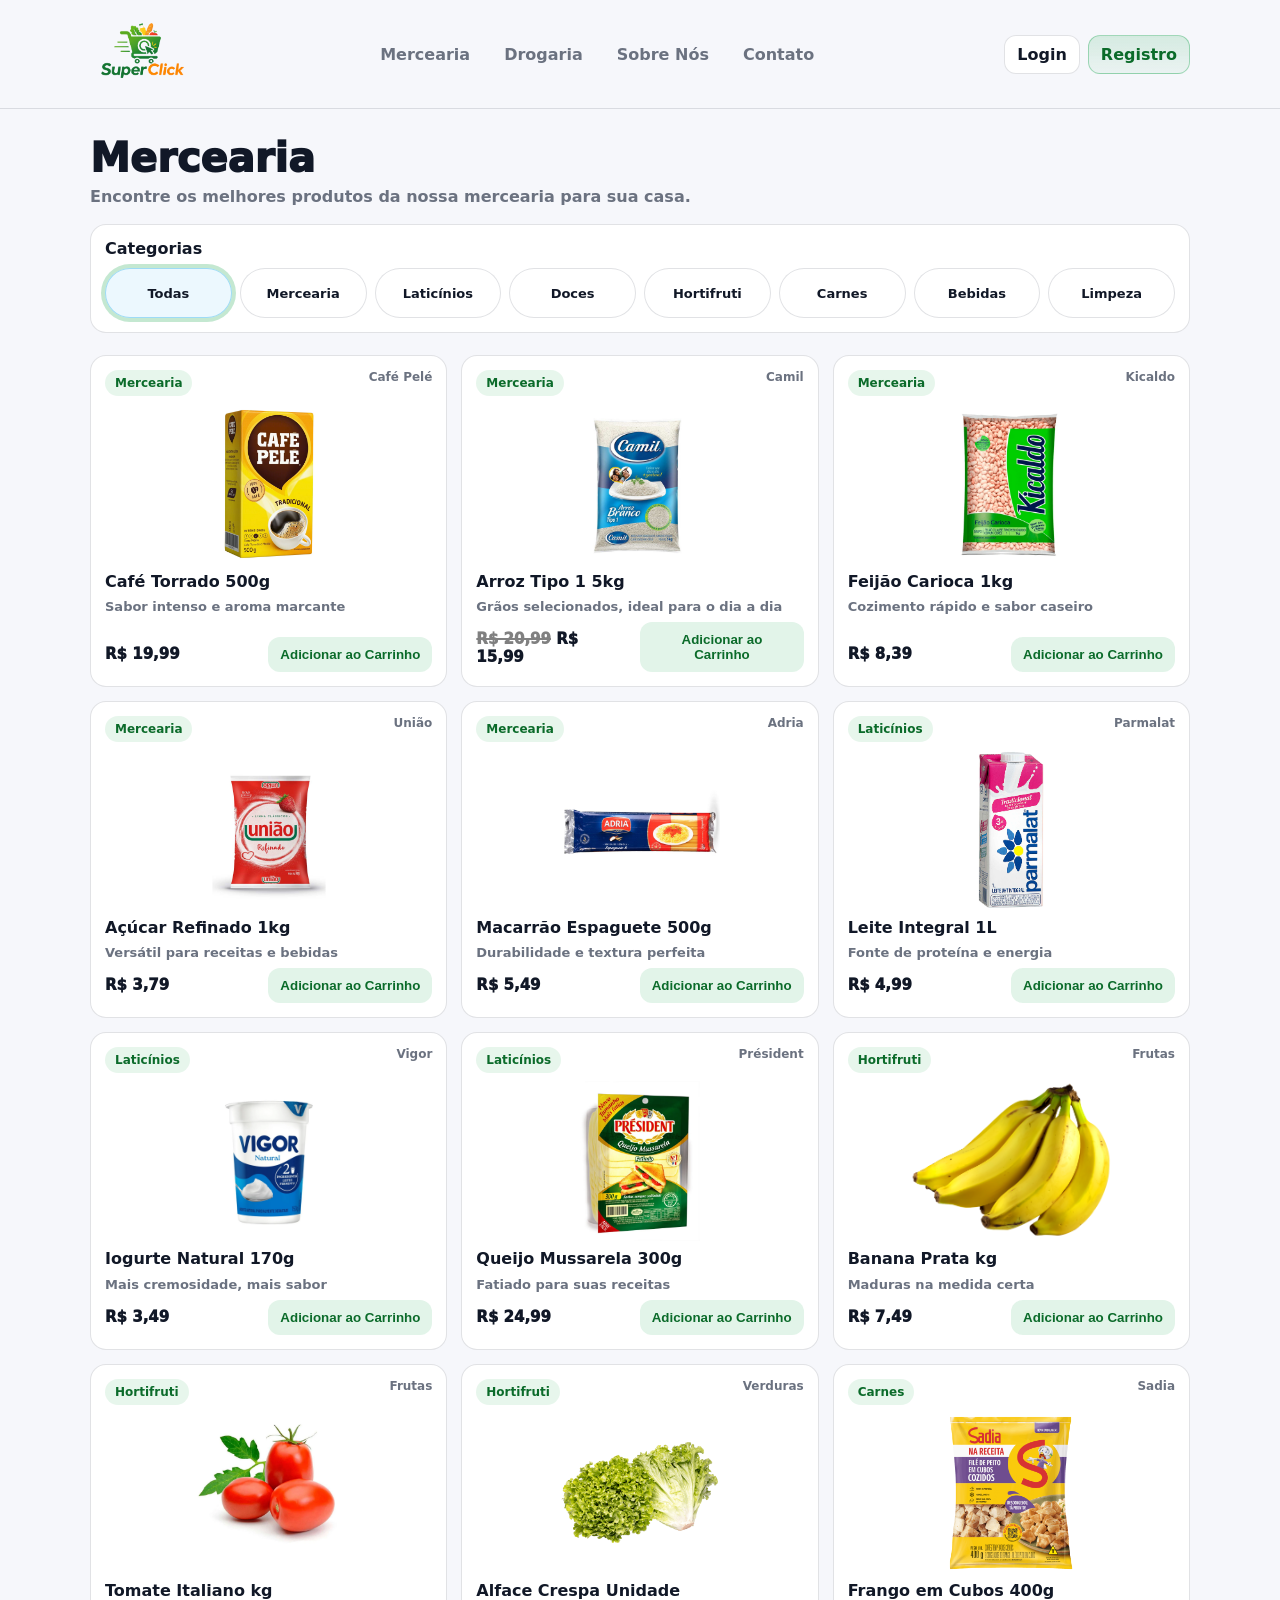
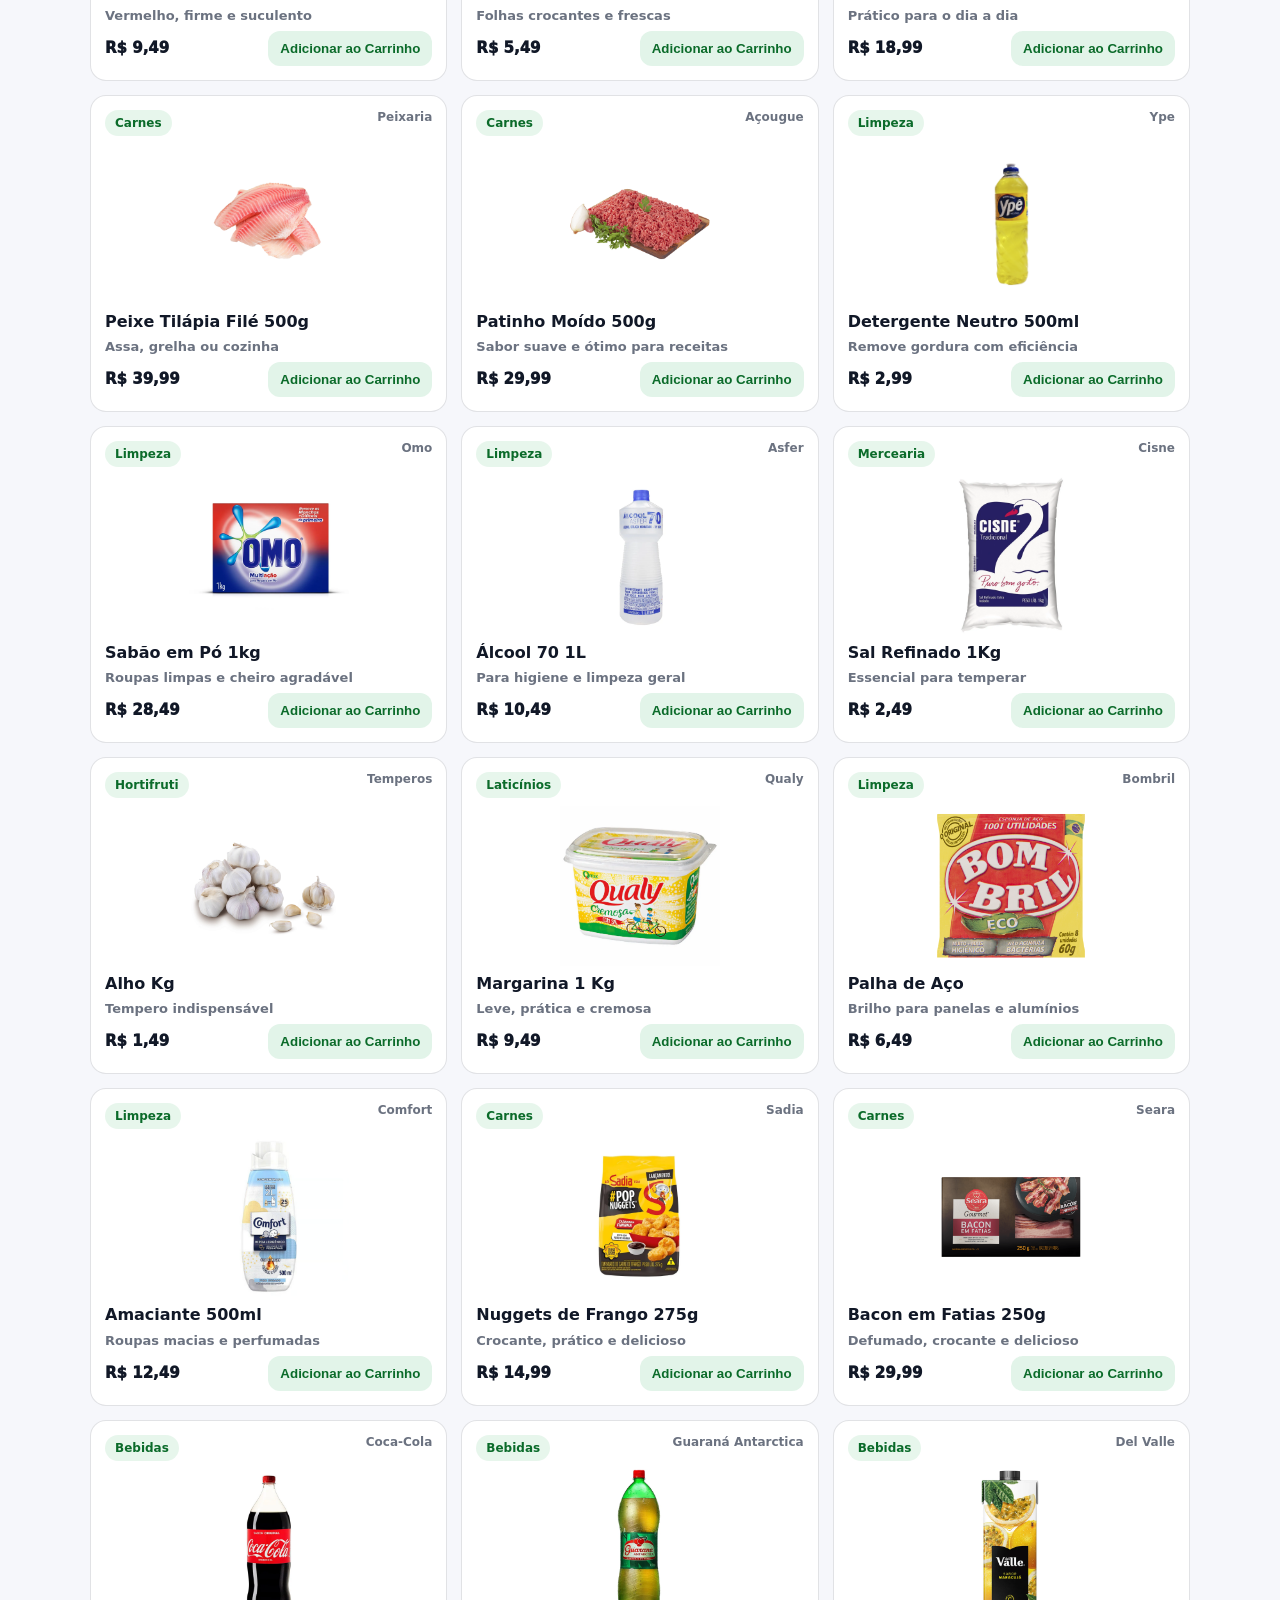
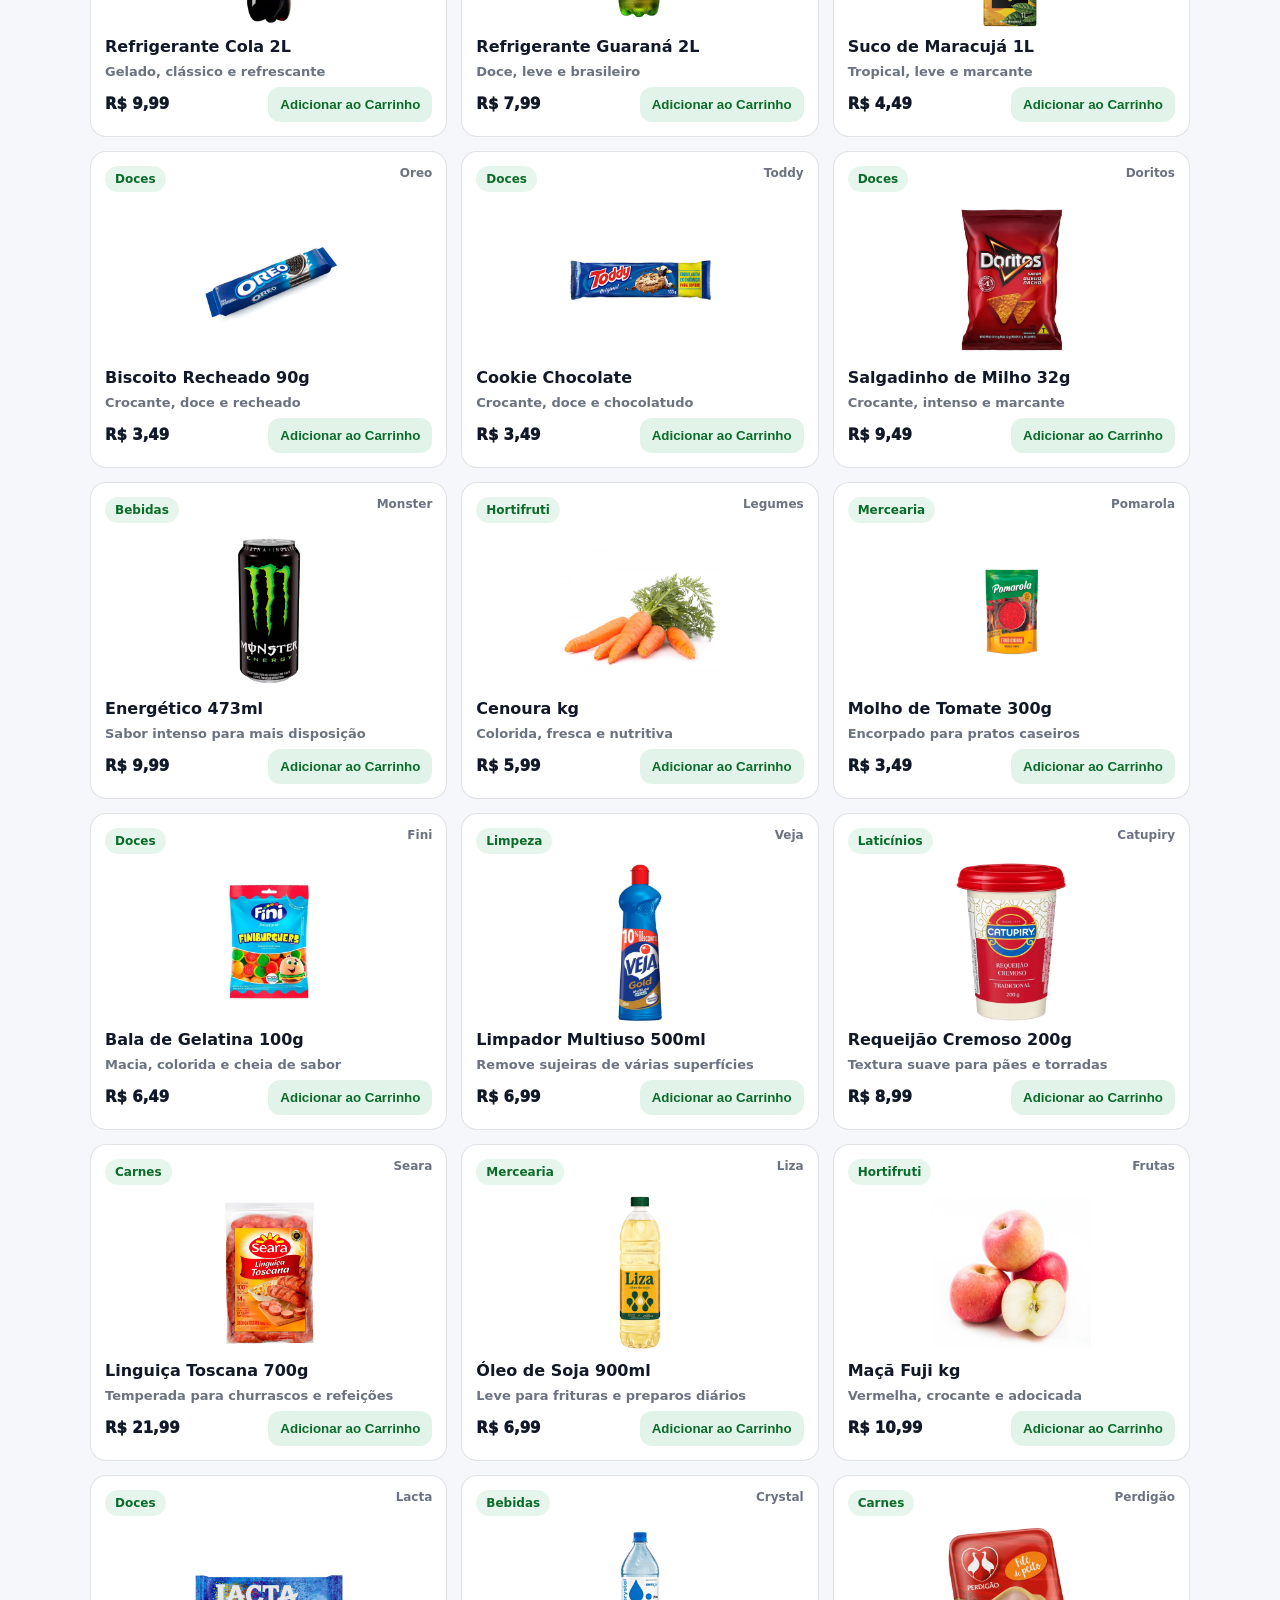
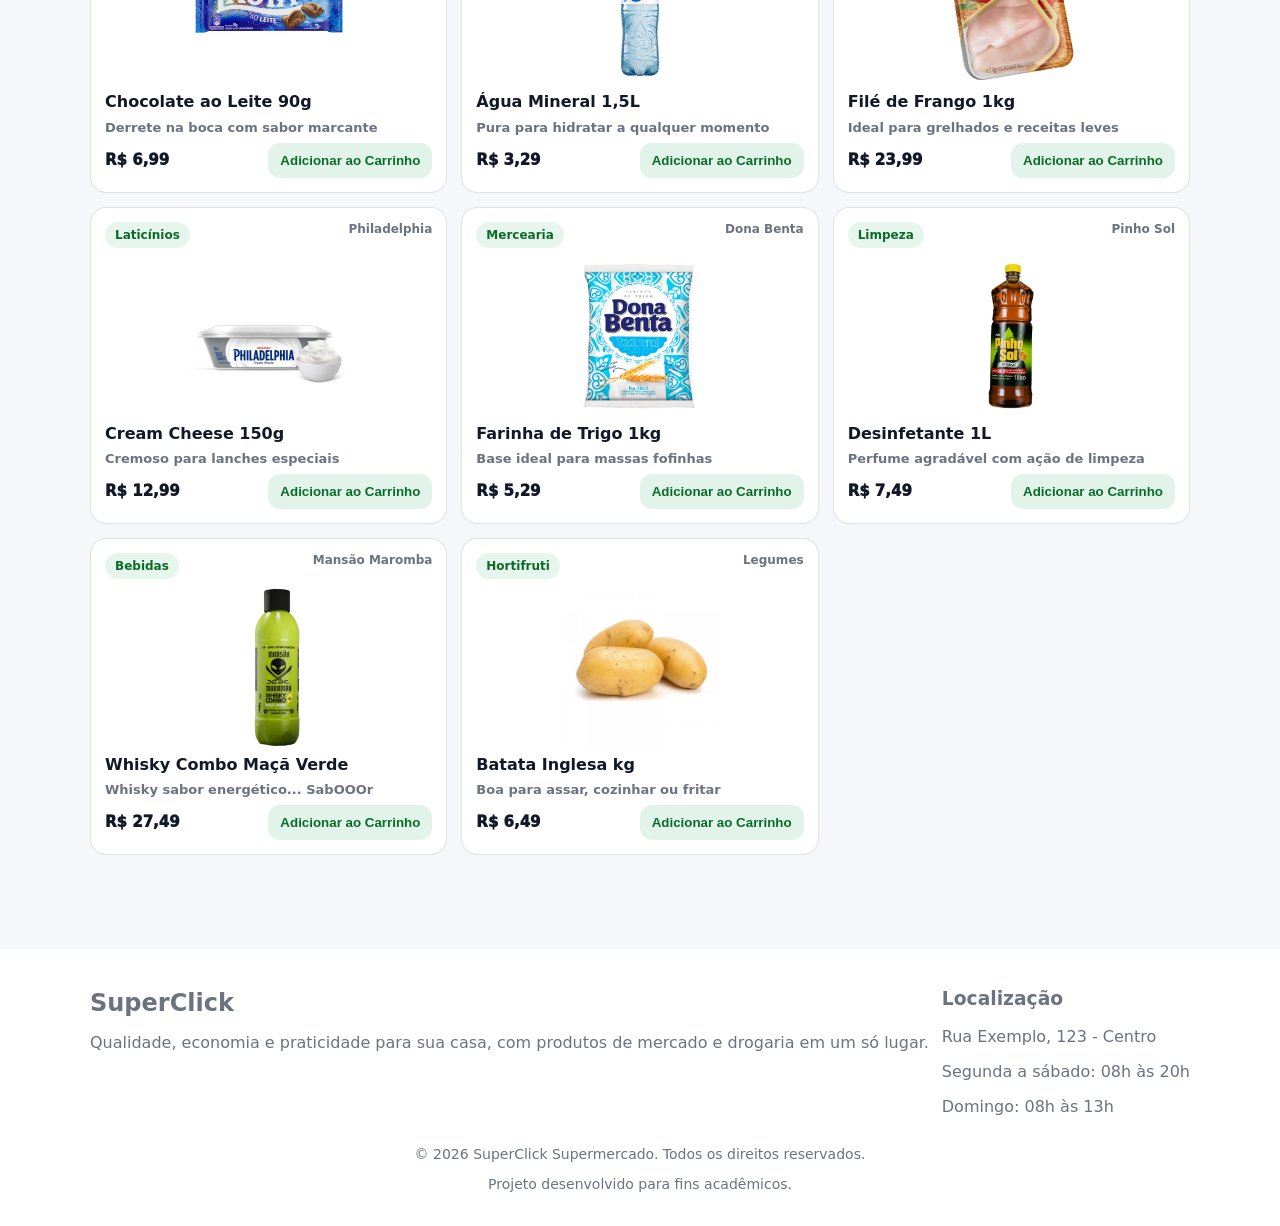
==== index.html @ a00a1451 "first commit" ====
<!doctype html>
<html lang="pt-BR">

<head>
  <meta charset="utf-8" />
  <meta name="viewport" content="width=device-width, initial-scale=1" />
  <title>SuperClick - Mercearia</title>
  <link rel="icon" type="image/x-icon" href="imagens/Ico-Mercearia.ico">
  <link rel="stylesheet" href="styles.css" />
</head>

<body>
  <header class="cabecalho">
    <div class="container cabecalho__interno">
      <img class="cabecalho__logo" src="imagens/lg.png" alt="Logo SuperClick" />
      <nav class="cabecalho__navegacao">
        <a class="cabecalho__link" href="index.html">Mercearia</a>
        <a class="cabecalho__link" href="drogaria.html">Drogaria</a>
        <a class="cabecalho__link" href="sobre.html">Sobre Nós</a>
        <a class="cabecalho__link" href="contato.html">Contato</a>
      </nav>

      <div class="cabecalho__auth">
        <a class="botao botao--primario" href="login.html">Login</a>
        <a class="botao botao--secundario" href="registro.html">Registro</a>
      </div>
    </div>
  </header>

  <main class="container">
    <section id="ofertas" class="hero">
      <h1 id="titulo_ofertas" class="hero__titulo">Mercearia</h1>
      <p class="hero__subtitulo">
        Encontre os melhores produtos da nossa mercearia para sua casa.
      </p>
    </section>

    <section class="filtros">
      <div class="filtros__grade">
        <div class="filtro">
          <h2 class="filtro__titulo">Categorias</h2>

          <div class="categorias" role="navigation">
            <a class="categoria__pill" href="#" data-filtro="Todas">Todas</a>
            <a class="categoria__pill" href="#" data-filtro="Mercearia">Mercearia</a>
            <a class="categoria__pill" href="#" data-filtro="Laticínios">Laticínios</a>
            <a class="categoria__pill" href="#" data-filtro="Doces">Doces</a>
            <a class="categoria__pill" href="#" data-filtro="Hortifruti">Hortifruti</a>
            <a class="categoria__pill" href="#" data-filtro="Carnes">Carnes</a>
            <a class="categoria__pill" href="#" data-filtro="Bebidas">Bebidas</a>
            <a class="categoria__pill" href="#" data-filtro="Limpeza">Limpeza</a>
          </div>
        </div>
      </div>
    </section>

    <section class="resultados">
      <div class="lista__produtos" id="lista_produtos">
        <article class="produto" data-categoria="Mercearia">
          <div class="produto__top">
            <span class="etiqueta">Mercearia</span>
            <div class="produto__marca">Café Pelé</div>
          </div>

          <img class="produto__imagem" src="imagens/Mercearia/cafe-pele.webp" alt="Café Pelé" />
          <h3 class="produto__nome">Café Torrado 500g</h3>
          <p class="produto__descricao">Sabor intenso e aroma marcante</p>
          <div class="produto__linha-preco">
            <div>
              <div class="produto__preco">R$ 19,99</div>
            </div>
            <button class="produto__btn" type="button">Adicionar ao Carrinho</button>
          </div>
        </article>

        <article class="produto" data-categoria="Mercearia">
          <div class="produto__top">
            <span class="etiqueta">Mercearia</span>
            <div class="produto__marca">Camil</div>
          </div>
          <img class="produto__imagem" src="imagens/Mercearia/arroz-camil.jpg" alt="Arroz camil" />
          <h3 class="produto__nome">Arroz Tipo 1 5kg</h3>
          <p class="produto__descricao">
            Grãos selecionados, ideal para o dia a dia
          </p>
          <div class="produto__linha-preco">
            <div>
              <div class="produto__preco"><s>R$ 20,99</s> R$ 15,99</div>
            </div>
            <button class="produto__btn" type="button">
              Adicionar ao Carrinho
            </button>
          </div>
        </article>

        <article class="produto" data-categoria="Mercearia">
          <div class="produto__top">
            <span class="etiqueta">Mercearia</span>
            <div class="produto__marca">Kicaldo</div>
          </div>
          <img class="produto__imagem" src="imagens/Mercearia/feijao-kicaldo.webp" alt="Feijão Kicaldo" />
          <h3 class="produto__nome">Feijão Carioca 1kg</h3>
          <p class="produto__descricao">Cozimento rápido e sabor caseiro</p>
          <div class="produto__linha-preco">
            <div>
              <div class="produto__preco">R$ 8,39</div>
            </div>
            <button class="produto__btn" type="button">
              Adicionar ao Carrinho
            </button>
          </div>
        </article>

        <article class="produto" data-categoria="Mercearia">
          <div class="produto__top">
            <span class="etiqueta">Mercearia</span>
            <div class="produto__marca">União</div>
          </div>
          <img class="produto__imagem" src="imagens/Mercearia/acucar-uniao.jpg" alt="Açucar União" />
          <h3 class="produto__nome">Açúcar Refinado 1kg</h3>
          <p class="produto__descricao">Versátil para receitas e bebidas</p>
          <div class="produto__linha-preco">
            <div>
              <div class="produto__preco">R$ 3,79</div>
            </div>
            <button class="produto__btn" type="button">
              Adicionar ao Carrinho
            </button>
          </div>
        </article>

        <article class="produto" data-categoria="Mercearia">
          <div class="produto__top">
            <span class="etiqueta">Mercearia</span>
            <div class="produto__marca">Adria</div>
          </div>
          <img class="produto__imagem" src="imagens/Mercearia/macarrao-espaguete-adria.jpg"
            alt="Macarrão Espaguete Adria" />
          <h3 class="produto__nome">Macarrão Espaguete 500g</h3>
          <p class="produto__descricao">Durabilidade e textura perfeita</p>
          <div class="produto__linha-preco">
            <div>
              <div class="produto__preco">R$ 5,49</div>
            </div>
            <button class="produto__btn" type="button">
              Adicionar ao Carrinho
            </button>
          </div>
        </article>

        <article class="produto" data-categoria="Laticínios">
          <div class="produto__top">
            <span class="etiqueta">Laticínios</span>
            <div class="produto__marca">Parmalat</div>
          </div>
          <img class="produto__imagem" src="imagens/Mercearia/Leite-integral.jpg" alt="Leite Integral" />
          <h3 class="produto__nome">Leite Integral 1L</h3>
          <p class="produto__descricao">Fonte de proteína e energia</p>
          <div class="produto__linha-preco">
            <div>
              <div class="produto__preco">R$ 4,99</div>
            </div>
            <button class="produto__btn" type="button">
              Adicionar ao Carrinho
            </button>
          </div>
        </article>

        <article class="produto" data-categoria="Laticínios">
          <div class="produto__top">
            <span class="etiqueta">Laticínios</span>
            <div class="produto__marca">Vigor</div>
          </div>
          <img class="produto__imagem" src="imagens/Mercearia/iogurte-natural.webp" alt="Iogurte Natural" />
          <h3 class="produto__nome">Iogurte Natural 170g</h3>
          <p class="produto__descricao">Mais cremosidade, mais sabor</p>
          <div class="produto__linha-preco">
            <div>
              <div class="produto__preco">R$ 3,49</div>
            </div>
            <button class="produto__btn" type="button">
              Adicionar ao Carrinho
            </button>
          </div>
        </article>

        <article class="produto" data-categoria="Laticínios">
          <div class="produto__top">
            <span class="etiqueta">Laticínios</span>
            <div class="produto__marca">Président</div>
          </div>
          <img class="produto__imagem" src="imagens/Mercearia/Queijo-mussarela.webp" alt="Queijo Mussarela Président" />
          <h3 class="produto__nome">Queijo Mussarela 300g</h3>
          <p class="produto__descricao">Fatiado para suas receitas</p>
          <div class="produto__linha-preco">
            <div>
              <div class="produto__preco">R$ 24,99</div>
            </div>
            <button class="produto__btn" type="button">
              Adicionar ao Carrinho
            </button>
          </div>
        </article>

        <article class="produto" data-categoria="Hortifruti">
          <div class="produto__top">
            <span class="etiqueta">Hortifruti</span>
            <div class="produto__marca">Frutas</div>
          </div>
          <img class="produto__imagem" src="imagens/Mercearia/banana-prata.png" alt="Banana Prata" />
          <h3 class="produto__nome">Banana Prata kg</h3>
          <p class="produto__descricao">Maduras na medida certa</p>
          <div class="produto__linha-preco">
            <div>
              <div class="produto__preco">R$ 7,49</div>
            </div>
            <button class="produto__btn" type="button">
              Adicionar ao Carrinho
            </button>
          </div>
        </article>

        <article class="produto" data-categoria="Hortifruti">
          <div class="produto__top">
            <span class="etiqueta">Hortifruti</span>
            <div class="produto__marca">Frutas</div>
          </div>
          <img class="produto__imagem" src="imagens/Mercearia/Tomate-italiano.webp" alt="Tomate Italiano" />
          <h3 class="produto__nome">Tomate Italiano kg</h3>
          <p class="produto__descricao">Vermelho, firme e suculento</p>
          <div class="produto__linha-preco">
            <div>
              <div class="produto__preco">R$ 9,49</div>
            </div>
            <button class="produto__btn" type="button">
              Adicionar ao Carrinho
            </button>
          </div>
        </article>

        <article class="produto" data-categoria="Hortifruti">
          <div class="produto__top">
            <span class="etiqueta">Hortifruti</span>
            <div class="produto__marca">Verduras</div>
          </div>
          <img class="produto__imagem" src="imagens/Mercearia/Alface-Crespa.png" alt="Alface Crespa" />
          <h3 class="produto__nome">Alface Crespa Unidade</h3>
          <p class="produto__descricao">Folhas crocantes e frescas</p>
          <div class="produto__linha-preco">
            <div>
              <div class="produto__preco">R$ 5,49</div>
            </div>
            <button class="produto__btn" type="button">
              Adicionar ao Carrinho
            </button>
          </div>
        </article>

        <article class="produto" data-categoria="Carnes">
          <div class="produto__top">
            <span class="etiqueta">Carnes</span>
            <div class="produto__marca">Sadia</div>
          </div>
          <img class="produto__imagem" src="imagens/Mercearia/Frango-Cubos.png" alt="Frango em Cubos Sadia" />
          <h3 class="produto__nome">Frango em Cubos 400g</h3>
          <p class="produto__descricao">Prático para o dia a dia</p>
          <div class="produto__linha-preco">
            <div>
              <div class="produto__preco">R$ 18,99</div>
            </div>
            <button class="produto__btn" type="button">
              Adicionar ao Carrinho
            </button>
          </div>
        </article>

        <article class="produto" data-categoria="Carnes">
          <div class="produto__top">
            <span class="etiqueta">Carnes</span>
            <div class="produto__marca">Peixaria</div>
          </div>
          <img class="produto__imagem" src="imagens/Mercearia/file-tilapia.png" alt="Filé de Peixe Tilápia" />
          <h3 class="produto__nome">Peixe Tilápia Filé 500g</h3>
          <p class="produto__descricao">Assa, grelha ou cozinha</p>
          <div class="produto__linha-preco">
            <div>
              <div class="produto__preco">R$ 39,99</div>
            </div>
            <button class="produto__btn" type="button">
              Adicionar ao Carrinho
            </button>
          </div>
        </article>

        <article class="produto" data-categoria="Carnes">
          <div class="produto__top">
            <span class="etiqueta">Carnes</span>
            <div class="produto__marca">Açougue</div>
          </div>
          <img class="produto__imagem" src="imagens/Mercearia/Patinho-moido.png" alt="Patinho Moido" />
          <h3 class="produto__nome">Patinho Moído 500g</h3>
          <p class="produto__descricao">Sabor suave e ótimo para receitas</p>
          <div class="produto__linha-preco">
            <div>
              <div class="produto__preco">R$ 29,99</div>
            </div>
            <button class="produto__btn" type="button">
              Adicionar ao Carrinho
            </button>
          </div>
        </article>

        <article class="produto" data-categoria="Limpeza">
          <div class="produto__top">
            <span class="etiqueta">Limpeza</span>
            <div class="produto__marca">Ype</div>
          </div>
          <img class="produto__imagem" src="imagens/Mercearia/Detergente-Neutro-Ype.jpg" alt="Detergente Neutro Ype" />
          <h3 class="produto__nome">Detergente Neutro 500ml</h3>
          <p class="produto__descricao">Remove gordura com eficiência</p>
          <div class="produto__linha-preco">
            <div>
              <div class="produto__preco">R$ 2,99</div>
            </div>
            <button class="produto__btn" type="button">
              Adicionar ao Carrinho
            </button>
          </div>
        </article>

        <article class="produto" data-categoria="Limpeza">
          <div class="produto__top">
            <span class="etiqueta">Limpeza</span>
            <div class="produto__marca">Omo</div>
          </div>
          <img class="produto__imagem" src="imagens/Mercearia/Sabao-Omo.webp" alt="Sabão em Pó Omo" />
          <h3 class="produto__nome">Sabão em Pó 1kg</h3>
          <p class="produto__descricao">Roupas limpas e cheiro agradável</p>
          <div class="produto__linha-preco">
            <div>
              <div class="produto__preco">R$ 28,49</div>
            </div>
            <button class="produto__btn" type="button">
              Adicionar ao Carrinho
            </button>
          </div>
        </article>

        <article class="produto" data-categoria="Limpeza">
          <div class="produto__top">
            <span class="etiqueta">Limpeza</span>
            <div class="produto__marca">Asfer</div>
          </div>
          <img class="produto__imagem" src="imagens/Mercearia/Alcool-70-Asfer.webp" alt="Álcool 70 1L" />
          <h3 class="produto__nome">Álcool 70 1L</h3>
          <p class="produto__descricao">Para higiene e limpeza geral</p>
          <div class="produto__linha-preco">
            <div>
              <div class="produto__preco">R$ 10,49</div>
            </div>
            <button class="produto__btn" type="button">
              Adicionar ao Carrinho
            </button>
          </div>
        </article>

        <article class="produto" data-categoria="Mercearia">
          <div class="produto__top">
            <span class="etiqueta">Mercearia</span>
            <div class="produto__marca">Cisne</div>
          </div>
          <img class="produto__imagem" src="imagens/Mercearia/Sal-Cisne.webp" alt="Sal Cisne 1Kg" />
          <h3 class="produto__nome">Sal Refinado 1Kg</h3>
          <p class="produto__descricao">Essencial para temperar</p>
          <div class="produto__linha-preco">
            <div>
              <div class="produto__preco">R$ 2,49</div>
            </div>
            <button class="produto__btn" type="button">
              Adicionar ao Carrinho
            </button>
          </div>
        </article>

        <article class="produto" data-categoria="Hortifruti">
          <div class="produto__top">
            <span class="etiqueta">Hortifruti</span>
            <div class="produto__marca">Temperos</div>
          </div>
          <img class="produto__imagem" src="imagens/Mercearia/alho.jpg" alt="Alho" />
          <h3 class="produto__nome">Alho Kg</h3>
          <p class="produto__descricao">Tempero indispensável</p>
          <div class="produto__linha-preco">
            <div>
              <div class="produto__preco">R$ 1,49</div>
            </div>
            <button class="produto__btn" type="button">
              Adicionar ao Carrinho
            </button>
          </div>
        </article>

        <article class="produto" data-categoria="Laticínios">
          <div class="produto__top">
            <span class="etiqueta">Laticínios</span>
            <div class="produto__marca">Qualy</div>
          </div>
          <img class="produto__imagem" src="imagens/Mercearia/Margarina-Qualy.webp" alt="Margarina Qualy 1Kg" />
          <h3 class="produto__nome">Margarina 1 Kg</h3>
          <p class="produto__descricao">Leve, prática e cremosa</p>
          <div class="produto__linha-preco">
            <div>
              <div class="produto__preco">R$ 9,49</div>
            </div>
            <button class="produto__btn" type="button">
              Adicionar ao Carrinho
            </button>
          </div>
        </article>

        <article class="produto" data-categoria="Limpeza">
          <div class="produto__top">
            <span class="etiqueta">Limpeza</span>
            <div class="produto__marca">Bombril</div>
          </div>
          <img class="produto__imagem" src="imagens/Mercearia/Palha-Bombril.png" alt="Palha de Aço Bombril" />
          <h3 class="produto__nome">Palha de Aço</h3>
          <p class="produto__descricao">Brilho para panelas e alumínios</p>
          <div class="produto__linha-preco">
            <div>
              <div class="produto__preco">R$ 6,49</div>
            </div>
            <button class="produto__btn" type="button">
              Adicionar ao Carrinho
            </button>
          </div>
        </article>

        <article class="produto" data-categoria="Limpeza">
          <div class="produto__top">
            <span class="etiqueta">Limpeza</span>
            <div class="produto__marca">Comfort</div>
          </div>
          <img class="produto__imagem" src="imagens/Mercearia/Amaciante-Comfort.avif" alt="Amaciante Comfort 500ml" />
          <h3 class="produto__nome">Amaciante 500ml</h3>
          <p class="produto__descricao">Roupas macias e perfumadas</p>
          <div class="produto__linha-preco">
            <div>
              <div class="produto__preco">R$ 12,49</div>
            </div>
            <button class="produto__btn" type="button">
              Adicionar ao Carrinho
            </button>
          </div>
        </article>

        <article class="produto" data-categoria="Carnes">
          <div class="produto__top">
            <span class="etiqueta">Carnes</span>
            <div class="produto__marca">Sadia</div>
          </div>
          <img class="produto__imagem" src="imagens/Mercearia/Nuggets-Sadia.webp" alt="Nuggets Frango Sadia" />
          <h3 class="produto__nome">Nuggets de Frango 275g</h3>
          <p class="produto__descricao">Crocante, prático e delicioso</p>
          <div class="produto__linha-preco">
            <div>
              <div class="produto__preco">R$ 14,99</div>
            </div>
            <button class="produto__btn" type="button">
              Adicionar ao Carrinho
            </button>
          </div>
        </article>

        <article class="produto" data-categoria="Carnes">
          <div class="produto__top">
            <span class="etiqueta">Carnes</span>
            <div class="produto__marca">Seara</div>
          </div>
          <img class="produto__imagem" src="imagens/Mercearia/Bacon-seara.png" alt="Bacon Gourmet Seara" />
          <h3 class="produto__nome">Bacon em Fatias 250g</h3>
          <p class="produto__descricao">Defumado, crocante e delicioso</p>
          <div class="produto__linha-preco">
            <div>
              <div class="produto__preco">R$ 29,99</div>
            </div>
            <button class="produto__btn" type="button">
              Adicionar ao Carrinho
            </button>
          </div>
        </article>

        <article class="produto" data-categoria="Bebidas">
          <div class="produto__top">
            <span class="etiqueta">Bebidas</span>
            <div class="produto__marca">Coca-Cola</div>
          </div>
          <img class="produto__imagem" src="imagens/Mercearia/Coca-Cola-2l.webp" alt="Coca-Cola 2l" />
          <h3 class="produto__nome">Refrigerante Cola 2L</h3>
          <p class="produto__descricao">Gelado, clássico e refrescante</p>
          <div class="produto__linha-preco">
            <div>
              <div class="produto__preco">R$ 9,99</div>
            </div>
            <button class="produto__btn" type="button">
              Adicionar ao Carrinho
            </button>
          </div>
        </article>

        <article class="produto" data-categoria="Bebidas">
          <div class="produto__top">
            <span class="etiqueta">Bebidas</span>
            <div class="produto__marca">Guaraná Antarctica</div>
          </div>
          <img class="produto__imagem" src="imagens/Mercearia/Guarana-Antartica-2l.webp" alt="Guarana Antarctica 2l" />
          <h3 class="produto__nome">Refrigerante Guaraná 2L</h3>
          <p class="produto__descricao">Doce, leve e brasileiro</p>
          <div class="produto__linha-preco">
            <div>
              <div class="produto__preco">R$ 7,99</div>
            </div>
            <button class="produto__btn" type="button">
              Adicionar ao Carrinho
            </button>
          </div>
        </article>

        <article class="produto" data-categoria="Bebidas">
          <div class="produto__top">
            <span class="etiqueta">Bebidas</span>
            <div class="produto__marca">Del Valle</div>
          </div>
          <img class="produto__imagem" src="imagens/Mercearia/Delvalle-Maracuja.webp"
            alt="Suco Maracujá Del Valle 1L" />
          <h3 class="produto__nome">Suco de Maracujá 1L</h3>
          <p class="produto__descricao">Tropical, leve e marcante</p>
          <div class="produto__linha-preco">
            <div>
              <div class="produto__preco">R$ 4,49</div>
            </div>
            <button class="produto__btn" type="button">
              Adicionar ao Carrinho
            </button>
          </div>
        </article>

        <article class="produto" data-categoria="Doces">
          <div class="produto__top">
            <span class="etiqueta">Doces</span>
            <div class="produto__marca">Oreo</div>
          </div>
          <img class="produto__imagem" src="imagens/Mercearia/Bisc-Oreo.jpg" alt="Biscoito Recheado Oreo" />
          <h3 class="produto__nome">Biscoito Recheado 90g</h3>
          <p class="produto__descricao">Crocante, doce e recheado</p>
          <div class="produto__linha-preco">
            <div>
              <div class="produto__preco">R$ 3,49</div>
            </div>
            <button class="produto__btn" type="button">
              Adicionar ao Carrinho
            </button>
          </div>
        </article>

        <article class="produto" data-categoria="Doces">
          <div class="produto__top">
            <span class="etiqueta">Doces</span>
            <div class="produto__marca">Toddy</div>
          </div>
          <img class="produto__imagem" src="imagens/Mercearia/Cookie-Toddy.webp" alt="Cookie de Chocolate Toddy" />
          <h3 class="produto__nome">Cookie Chocolate</h3>
          <p class="produto__descricao">Crocante, doce e chocolatudo</p>
          <div class="produto__linha-preco">
            <div>
              <div class="produto__preco">R$ 3,49</div>
            </div>
            <button class="produto__btn" type="button">
              Adicionar ao Carrinho
            </button>
          </div>
        </article>

        <article class="produto" data-categoria="Doces">
          <div class="produto__top">
            <span class="etiqueta">Doces</span>
            <div class="produto__marca">Doritos</div>
          </div>
          <img class="produto__imagem" src="imagens/Mercearia/Salg-Doritos.jpg" alt="Salgadinho Doritos" />
          <h3 class="produto__nome">Salgadinho de Milho 32g</h3>
          <p class="produto__descricao">Crocante, intenso e marcante</p>
          <div class="produto__linha-preco">
            <div>
              <div class="produto__preco">R$ 9,49</div>
            </div>
            <button class="produto__btn" type="button">
              Adicionar ao Carrinho
            </button>
          </div>
        </article>

        <article class="produto" data-categoria="Bebidas">
          <div class="produto__top">
            <span class="etiqueta">Bebidas</span>
            <div class="produto__marca">Monster</div>
          </div>
          <img class="produto__imagem" src="imagens/Mercearia/Energetico-Monster.webp" alt="Energético Monster" />
          <h3 class="produto__nome">Energético 473ml</h3>
          <p class="produto__descricao">Sabor intenso para mais disposição</p>
          <div class="produto__linha-preco">
            <div>
              <div class="produto__preco">R$ 9,99</div>
            </div>
            <button class="produto__btn" type="button">
              Adicionar ao Carrinho
            </button>
          </div>
        </article>

        <article class="produto" data-categoria="Hortifruti">
          <div class="produto__top">
            <span class="etiqueta">Hortifruti</span>
            <div class="produto__marca">Legumes</div>
          </div>
          <img class="produto__imagem" src="imagens/Mercearia/Cenoura.jpg" alt="Cenoura" />
          <h3 class="produto__nome">Cenoura kg</h3>
          <p class="produto__descricao">Colorida, fresca e nutritiva</p>
          <div class="produto__linha-preco">
            <div>
              <div class="produto__preco">R$ 5,99</div>
            </div>
            <button class="produto__btn" type="button">
              Adicionar ao Carrinho
            </button>
          </div>
        </article>

        <article class="produto" data-categoria="Mercearia">
          <div class="produto__top">
            <span class="etiqueta">Mercearia</span>
            <div class="produto__marca">Pomarola</div>
          </div>
          <img class="produto__imagem" src="imagens/Mercearia/Molho-Tomate-Pomarola.png"
            alt="Molho de Tomate Pomarola" />
          <h3 class="produto__nome">Molho de Tomate 300g</h3>
          <p class="produto__descricao">Encorpado para pratos caseiros</p>
          <div class="produto__linha-preco">
            <div>
              <div class="produto__preco">R$ 3,49</div>
            </div>
            <button class="produto__btn" type="button">
              Adicionar ao Carrinho
            </button>
          </div>
        </article>

        <article class="produto" data-categoria="Doces">
          <div class="produto__top">
            <span class="etiqueta">Doces</span>
            <div class="produto__marca">Fini</div>
          </div>
          <img class="produto__imagem" src="imagens/Mercearia/Bala-fini.webp" alt="Bala Fini" />
          <h3 class="produto__nome">Bala de Gelatina 100g</h3>
          <p class="produto__descricao">Macia, colorida e cheia de sabor</p>
          <div class="produto__linha-preco">
            <div>
              <div class="produto__preco">R$ 6,49</div>
            </div>
            <button class="produto__btn" type="button">
              Adicionar ao Carrinho
            </button>
          </div>
        </article>

        <article class="produto" data-categoria="Limpeza">
          <div class="produto__top">
            <span class="etiqueta">Limpeza</span>
            <div class="produto__marca">Veja</div>
          </div>
          <img class="produto__imagem" src="imagens/Mercearia/Limpador-veja.webp" alt="Limpador Multiuso Veja" />
          <h3 class="produto__nome">Limpador Multiuso 500ml</h3>
          <p class="produto__descricao">
            Remove sujeiras de várias superfícies
          </p>
          <div class="produto__linha-preco">
            <div>
              <div class="produto__preco">R$ 6,99</div>
            </div>
            <button class="produto__btn" type="button">
              Adicionar ao Carrinho
            </button>
          </div>
        </article>

        <article class="produto" data-categoria="Laticínios">
          <div class="produto__top">
            <span class="etiqueta">Laticínios</span>
            <div class="produto__marca">Catupiry</div>
          </div>
          <img class="produto__imagem" src="imagens/Mercearia/Requeijao-catupiry.webp" alt="Requeijão Catupiry" />
          <h3 class="produto__nome">Requeijão Cremoso 200g</h3>
          <p class="produto__descricao">Textura suave para pães e torradas</p>
          <div class="produto__linha-preco">
            <div>
              <div class="produto__preco">R$ 8,99</div>
            </div>
            <button class="produto__btn" type="button">
              Adicionar ao Carrinho
            </button>
          </div>
        </article>

        <article class="produto" data-categoria="Carnes">
          <div class="produto__top">
            <span class="etiqueta">Carnes</span>
            <div class="produto__marca">Seara</div>
          </div>
          <img class="produto__imagem" src="imagens/Mercearia/linguica-toscana-seara.webp"
            alt="Linguiça Toscana Seara" />
          <h3 class="produto__nome">Linguiça Toscana 700g</h3>
          <p class="produto__descricao">
            Temperada para churrascos e refeições
          </p>
          <div class="produto__linha-preco">
            <div>
              <div class="produto__preco">R$ 21,99</div>
            </div>
            <button class="produto__btn" type="button">
              Adicionar ao Carrinho
            </button>
          </div>
        </article>

        <article class="produto" data-categoria="Mercearia">
          <div class="produto__top">
            <span class="etiqueta">Mercearia</span>
            <div class="produto__marca">Liza</div>
          </div>
          <img class="produto__imagem" src="imagens/Mercearia/oleo-liza.jpg" alt="Óleo de Soja Liza" />
          <h3 class="produto__nome">Óleo de Soja 900ml</h3>
          <p class="produto__descricao">
            Leve para frituras e preparos diários
          </p>
          <div class="produto__linha-preco">
            <div>
              <div class="produto__preco">R$ 6,99</div>
            </div>
            <button class="produto__btn" type="button">
              Adicionar ao Carrinho
            </button>
          </div>
        </article>

        <article class="produto" data-categoria="Hortifruti">
          <div class="produto__top">
            <span class="etiqueta">Hortifruti</span>
            <div class="produto__marca">Frutas</div>
          </div>
          <img class="produto__imagem" src="imagens/Mercearia/maca-fuji.webp" alt="Maçã Fuji" />
          <h3 class="produto__nome">Maçã Fuji kg</h3>
          <p class="produto__descricao">Vermelha, crocante e adocicada</p>
          <div class="produto__linha-preco">
            <div>
              <div class="produto__preco">R$ 10,99</div>
            </div>
            <button class="produto__btn" type="button">
              Adicionar ao Carrinho
            </button>
          </div>
        </article>

        <article class="produto" data-categoria="Doces">
          <div class="produto__top">
            <span class="etiqueta">Doces</span>
            <div class="produto__marca">Lacta</div>
          </div>
          <img class="produto__imagem" src="imagens/Mercearia/Chocolate-Lacta.webp" alt="Chocolate Lacta" />
          <h3 class="produto__nome">Chocolate ao Leite 90g</h3>
          <p class="produto__descricao">Derrete na boca com sabor marcante</p>
          <div class="produto__linha-preco">
            <div>
              <div class="produto__preco">R$ 6,99</div>
            </div>
            <button class="produto__btn" type="button">
              Adicionar ao Carrinho
            </button>
          </div>
        </article>

        <article class="produto" data-categoria="Bebidas">
          <div class="produto__top">
            <span class="etiqueta">Bebidas</span>
            <div class="produto__marca">Crystal</div>
          </div>
          <img class="produto__imagem" src="imagens/Mercearia/agua-crystal.webp" alt="Água Mineral Crystal" />
          <h3 class="produto__nome">Água Mineral 1,5L</h3>
          <p class="produto__descricao">
            Pura para hidratar a qualquer momento
          </p>
          <div class="produto__linha-preco">
            <div>
              <div class="produto__preco">R$ 3,29</div>
            </div>
            <button class="produto__btn" type="button">
              Adicionar ao Carrinho
            </button>
          </div>
        </article>

        <article class="produto" data-categoria="Carnes">
          <div class="produto__top">
            <span class="etiqueta">Carnes</span>
            <div class="produto__marca">Perdigão</div>
          </div>
          <img class="produto__imagem" src="imagens/Mercearia/File-Frango-Perdigao.webp"
            alt="Filé de Frango Perdigão" />
          <h3 class="produto__nome">Filé de Frango 1kg</h3>
          <p class="produto__descricao">
            Ideal para grelhados e receitas leves
          </p>
          <div class="produto__linha-preco">
            <div>
              <div class="produto__preco">R$ 23,99</div>
            </div>
            <button class="produto__btn" type="button">
              Adicionar ao Carrinho
            </button>
          </div>
        </article>

        <article class="produto" data-categoria="Laticínios">
          <div class="produto__top">
            <span class="etiqueta">Laticínios</span>
            <div class="produto__marca">Philadelphia</div>
          </div>
          <img class="produto__imagem" src="imagens/Mercearia/Cream-Cheese-Philadelphia.webp"
            alt="Cream Cheese Philadelphia" />
          <h3 class="produto__nome">Cream Cheese 150g</h3>
          <p class="produto__descricao">Cremoso para lanches especiais</p>
          <div class="produto__linha-preco">
            <div>
              <div class="produto__preco">R$ 12,99</div>
            </div>
            <button class="produto__btn" type="button">
              Adicionar ao Carrinho
            </button>
          </div>
        </article>

        <article class="produto" data-categoria="Mercearia">
          <div class="produto__top">
            <span class="etiqueta">Mercearia</span>
            <div class="produto__marca">Dona Benta</div>
          </div>
          <img class="produto__imagem" src="imagens/Mercearia/Farinha-Dona-Benta.webp"
            alt="Farinha de Trigo Dona Benta" />
          <h3 class="produto__nome">Farinha de Trigo 1kg</h3>
          <p class="produto__descricao">Base ideal para massas fofinhas</p>
          <div class="produto__linha-preco">
            <div>
              <div class="produto__preco">R$ 5,29</div>
            </div>
            <button class="produto__btn" type="button">
              Adicionar ao Carrinho
            </button>
          </div>
        </article>

        <article class="produto" data-categoria="Limpeza">
          <div class="produto__top">
            <span class="etiqueta">Limpeza</span>
            <div class="produto__marca">Pinho Sol</div>
          </div>
          <img class="produto__imagem" src="imagens/Mercearia/Desinfetante-Pinho-Sol.webp"
            alt="Desinfetante Pinho Sol" />
          <h3 class="produto__nome">Desinfetante 1L</h3>
          <p class="produto__descricao">
            Perfume agradável com ação de limpeza
          </p>
          <div class="produto__linha-preco">
            <div>
              <div class="produto__preco">R$ 7,49</div>
            </div>
            <button class="produto__btn" type="button">
              Adicionar ao Carrinho
            </button>
          </div>
        </article>

        <article class="produto" data-categoria="Bebidas">
          <div class="produto__top">
            <span class="etiqueta">Bebidas</span>
            <div class="produto__marca">Mansão Maromba</div>
          </div>
          <img class="produto__imagem" src="imagens/Mercearia/Whisk-Energetico.jpg" alt="Desinfetante Pinho Sol" />
          <h3 class="produto__nome">Whisky Combo Maçã Verde</h3>
          <p class="produto__descricao">
            Whisky sabor energético... SabOOOr
          </p>
          <div class="produto__linha-preco">
            <div>
              <div class="produto__preco">R$ 27,49</div>
            </div>
            <button class="produto__btn" type="button">
              Adicionar ao Carrinho
            </button>
          </div>
        </article>

        <article class="produto" data-categoria="Hortifruti">
          <div class="produto__top">
            <span class="etiqueta">Hortifruti</span>
            <div class="produto__marca">Legumes</div>
          </div>
          <img class="produto__imagem" src="imagens/Mercearia/Batata-Inglesa.webp" alt="Batata Inglesa" />
          <h3 class="produto__nome">Batata Inglesa kg</h3>
          <p class="produto__descricao">Boa para assar, cozinhar ou fritar</p>
          <div class="produto__linha-preco">
            <div>
              <div class="produto__preco">R$ 6,49</div>
            </div>
            <button class="produto__btn" type="button">
              Adicionar ao Carrinho
            </button>
          </div>
        </article>
      </div>
    </section>
  </main>

  <footer class="rodape">
    <div class="rodape__conteudo">

      <div class="rodape__coluna">
        <h2 class="rodape__logo">SuperClick</h2>
        <p class="rodape__texto">
          Qualidade, economia e praticidade para sua casa, com produtos de mercado e drogaria em um só lugar.
        </p>
      </div>


      <div class="rodape__coluna">
        <h3 class="rodape__titulo">Localização</h3>
        <p>Rua Exemplo, 123 - Centro</p>
        <p>Segunda a sábado: 08h às 20h</p>
        <p>Domingo: 08h às 13h</p>
      </div>

    </div>

    <div class="rodape__baixo">
      <p>&copy; 2026 SuperClick Supermercado. Todos os direitos reservados.</p>
      <p>Projeto desenvolvido para fins acadêmicos.</p>
    </div>
  </footer>

  <script src="script.js"></script>
</body>

</html>
---- styles.css ----
:root {
  --bg: #f6f7fb;
  --card: #ffffff;
  --texto: #111827;
  --texto2: #6b7280;
  --cor1: #16a34a;
  --cor2: #0ea5e9;
  --borda: rgba(15, 23, 42, 0.12);
  --borda2: rgba(22, 163, 74, 0.25);
}

* {
  box-sizing: border-box;
}

body {
  margin: 0;
  font-family:
    system-ui,
    -apple-system,
    "Segoe UI",
    Roboto,
    Ubuntu,
    Cantarell,
    "Noto Sans",
    sans-serif;
  background: var(--bg);
  color: var(--texto);
}

.container {
  width: min(1100px, 92vw);
  margin: 0 auto;
}

.cabecalho {
  position: sticky;
  top: 0;
  z-index: 20;
  background: rgba(246, 247, 251, 0.92);
  backdrop-filter: blur(2px);
  border-bottom: 1px solid var(--borda);
}

.cabecalho__interno {
  display: flex;
  align-items: center;
  justify-content: space-between;
  gap: 16px;
  padding: 4px 0;
}

.cabecalho__logo {
  display: block;
  height: 100px;
  width: auto;
  object-fit: contain;
}

.cabecalho__navegacao {
  display: flex;
  gap: 14px;
}

.cabecalho__link {
  text-decoration: none;
  color: var(--texto2);
  font-weight: 700;
  padding: 8px 10px;
  border-radius: 10px;
}

.cabecalho__link:hover {
  background: rgba(14, 165, 233, 0.08);
  color: var(--texto);
}

.cabecalho__auth {
  display: flex;
  gap: 8px;
}

.botao {
  border: 1px solid var(--borda);
  background: #fff;
  color: var(--texto);
  padding: 9px 12px;
  border-radius: 12px;
  cursor: pointer;
  font-weight: 800;
}

.botao--primario {
  border-color: var(--borda);
  text-decoration: none;
}

.botao--secundario {
  border-color: rgba(22, 163, 74, 0.35);
  background: linear-gradient(
    180deg,
    rgba(22, 163, 74, 0.15),
    rgba(22, 163, 74, 0.05)
  );
  color: #0b6b2a;
  text-decoration: none;
}

.botao:focus {
  outline: 3px solid var(--borda2);
  outline-offset: 2px;
}

.hero {
  padding: 26px 0 10px;
}

.hero__titulo {
  margin: 0 0 6px;
  font-size: 40px;
  font-weight: 1000;
}

.hero__subtitulo {
  margin: 0;
  color: var(--texto2);
  font-weight: 600;
}

.filtros {
  padding: 8px 0;
}

.filtro {
  background: var(--card);
  border: 1px solid var(--borda);
  border-radius: 16px;
  padding: 14px;
}

.filtro__titulo {
  margin: 0 0 10px;
  font-size: 16px;
}

.produto__preco s {
  color: gray;
  text-decoration-thickness: 2px;
}

.categorias {
  width: auto;
  display: flex;
  gap: 8px;
  align-items: center;
}

.categoria__pill {
  display: flex;
  flex: 1 1 0;
  text-align: center;
  border: 1px solid var(--borda);
  background: #fff;
  color: var(--texto);
  padding: 6px 10px;
  border-radius: 999px;
  cursor: pointer;
  font-weight: 800;
  font-size: 13px;
  text-decoration: none;
  height: 50px;
  align-items: center;
  justify-content: center;
}

.categoria__pill--ativo {
  border-color: rgba(14, 165, 233, 0.35);
  background: rgba(14, 165, 233, 0.08);
  box-shadow: 0 0 0 4px var(--borda2);
}

.resultados {
  padding: 14px 0 44px;
}

.lista__produtos {
  display: grid;
  grid-template-columns: repeat(3, 1fr);
  gap: 14px;
}

.produto {
  background: var(--card);
  border: 1px solid var(--borda);
  border-radius: 16px;
  padding: 14px;
  display: flex;
  flex-direction: column;
  gap: 8px;
}

.produto__top {
  display: flex;
  justify-content: space-between;
  gap: 10px;
  align-items: flex-start;
}

.etiqueta {
  font-size: 12px;
  font-weight: 900;
  padding: 6px 10px;
  border-radius: 999px;
  background: rgba(22, 163, 74, 0.1);
  color: #0b6b2a;
}

.produto__marca {
  color: var(--texto2);
  font-weight: 800;
  font-size: 12px;
}

.produto__nome {
  margin: 0;
  font-size: 16px;
  font-weight: 900;
  line-height: 1.2;
}

.produto__imagem {
  width: 100%;
  height: 160px;
  object-fit: contain;
  border-radius: 12px;
  display: block;
  image-rendering: auto;
}

.produto__descricao {
  margin: 0;
  color: var(--texto2);
  font-weight: 700;
  font-size: 13px;
}

.produto__linha-preco {
  display: flex;
  align-items: baseline;
  justify-content: space-between;
  gap: 10px;
  margin-top: auto;
}

.produto__preco {
  font-size: 15px;
  font-weight: 1000;
}

.produto__meta {
  color: var(--texto2);
  font-weight: 800;
  font-size: 12px;
}

.produto__btn {
  border: none;
  background: rgba(22, 163, 74, 0.12);
  color: #0b6b2a;
  padding: 10px 12px;
  border-radius: 12px;
  cursor: pointer;
  font-weight: 900;
  transition: transform 0.7s ease;
}
.produto__btn:hover {
  background-color: #0b6b2a;
  border: 3px;
  color: white;
}

/* Footer */

.rodape {
  background-color: white;
  color: var(--texto2);
  padding: 20px 0;
  margin-top: 50px;
}

.rodape__conteudo {
  width: min(1100px, 92vw);
  margin: 0 auto;
  display: flex;
  justify-content: space-between;
}

.rodape__logo {
  font-size: 24px;
  margin-bottom: 10px;
}

.rodape__baixo {
  text-align: center;
  font-size: 14px;
}

/* Página Sobre */
.sobre__conteudo {
  width: 100%;
  padding-bottom: 20px;
}

.sobre__texto {
  color: var(--texto);
  line-height: 1.65;
  margin: 0 0 18px;
  font-size: 14.5px;
}

.sobre__texto__compacto {
  display: inline-block;
  margin: 0 0 8px;
  padding: 8px 12px;
  border-radius: 7%;
  font-size: 25px;
  font-weight: 1000;
  color: var(--texto);
  background: rgba(22, 163, 74, 0.08);
  border: 1px solid rgba(22, 163, 74, 0.25);
}

.sobre__conclusao {
  font-weight: 800;
  color: var(--texto);
  margin: 18px 0 0;
  padding: 12px 14px;
  border-radius: 16px;
  background: rgba(22, 163, 74, 0.06);
  border: 1px solid rgba(22, 163, 74, 0.18);
}

.sobre__contato {
  color: var(--texto2);
  margin: 0;
  font-weight: 700;
}

/* Página Contato */
.contato__card {
  max-width: 100%;
  margin: 0 auto;
}

.contato__titulo {
  margin-bottom: 14px;
}

.contato__form {
  width: 500px;
}

.contato__grid {
  display: grid;
  grid-template-columns: 1fr;
  gap: 12px;
}

.contato__campo {
  display: flex;
  flex-direction: column;
  gap: 6px;
}

.contato__campo label {
  font-weight: 800;
  color: var(--texto2);
}

.contato__campo input,
.contato__campo textarea {
  border: 1px solid var(--borda);
  border-radius: 12px;
  padding: 11px 12px;
  background: #fff;
  font-weight: 700;
  color: var(--texto);
  resize: none;
}

.contato__acoes {
  display: flex;
  justify-content: flex-end;
  margin-top: 6px;
}

/* Login / Registro */
.auth__card {
  width: 50%;
  margin: 0 auto;
}

.auth__form {
  margin-top: 6px;
}

.auth__acoes {
  display: flex;
  justify-content: space-between;
  align-items: center;
  gap: 12px;
  margin-top: 6px;
}

.auth__acoes--registro {
  justify-content: flex-end;
}

.auth__link {
  color: var(--texto2);
  font-weight: 800;
  text-decoration: none;
}

.auth__link:hover {
  text-decoration: underline;
}

.auth__registro {
  margin-top: 12px;
  display: flex;
  justify-content: center;
  align-items: center;
  gap: 8px;
  color: var(--texto2);
  font-weight: 800;
}

.auth__registro a {
  color: #0b6b2a;
  text-decoration: none;
  font-weight: 1000;
}

.auth__registro a:hover {
  text-decoration: underline;
}

/* Media queries */
@media (max-width: 960px) {
  .lista__produtos {
    grid-template-columns: repeat(2, 1fr);
  }

  .filtros__grade {
    grid-template-columns: 1fr;
  }
}

@media (max-width: 860px) {
  .cabecalho__interno {
    flex-wrap: wrap;
  }

  .filtros__grade {
    grid-template-columns: 1fr;
  }

  .rodape{
    display: flex;
    flex-direction: column;
  }

  .rodape__conteudo{
    flex-direction: column;
  }

  .rodape__coluna{
    text-align: center;
  }
}

@media (max-width: 768px) {
  .rodape__conteudo {
    grid-template-columns: 1fr;
    text-align: center;
  }
}

@media (max-width: 620px) {
  .lista__produtos {
    grid-template-columns: 1fr;
  }

  .hero__titulo {
    font-size: 32px;
  }

  .cabecalho__logo {
    height: 70px;
  }

  /* Categorias devem caber na tela (sem vazar) */
  .categorias {
    flex-wrap: wrap;
    justify-content: center;
  }

  .categoria__pill {
    flex: 0 1 auto;
    max-width: 100%;
    white-space: normal;
  }

  /* Centralizar menu em telas pequenas */
  .cabecalho__interno {
    justify-content: center;
  }

  .cabecalho__navegacao {
    justify-content: center;
    flex-wrap: wrap;
    gap: 10px;
  }

  .cabecalho__auth {
    justify-content: center;
    flex-wrap: wrap;
  }

  .produto__imagem {
    height: 130px;
  }
}
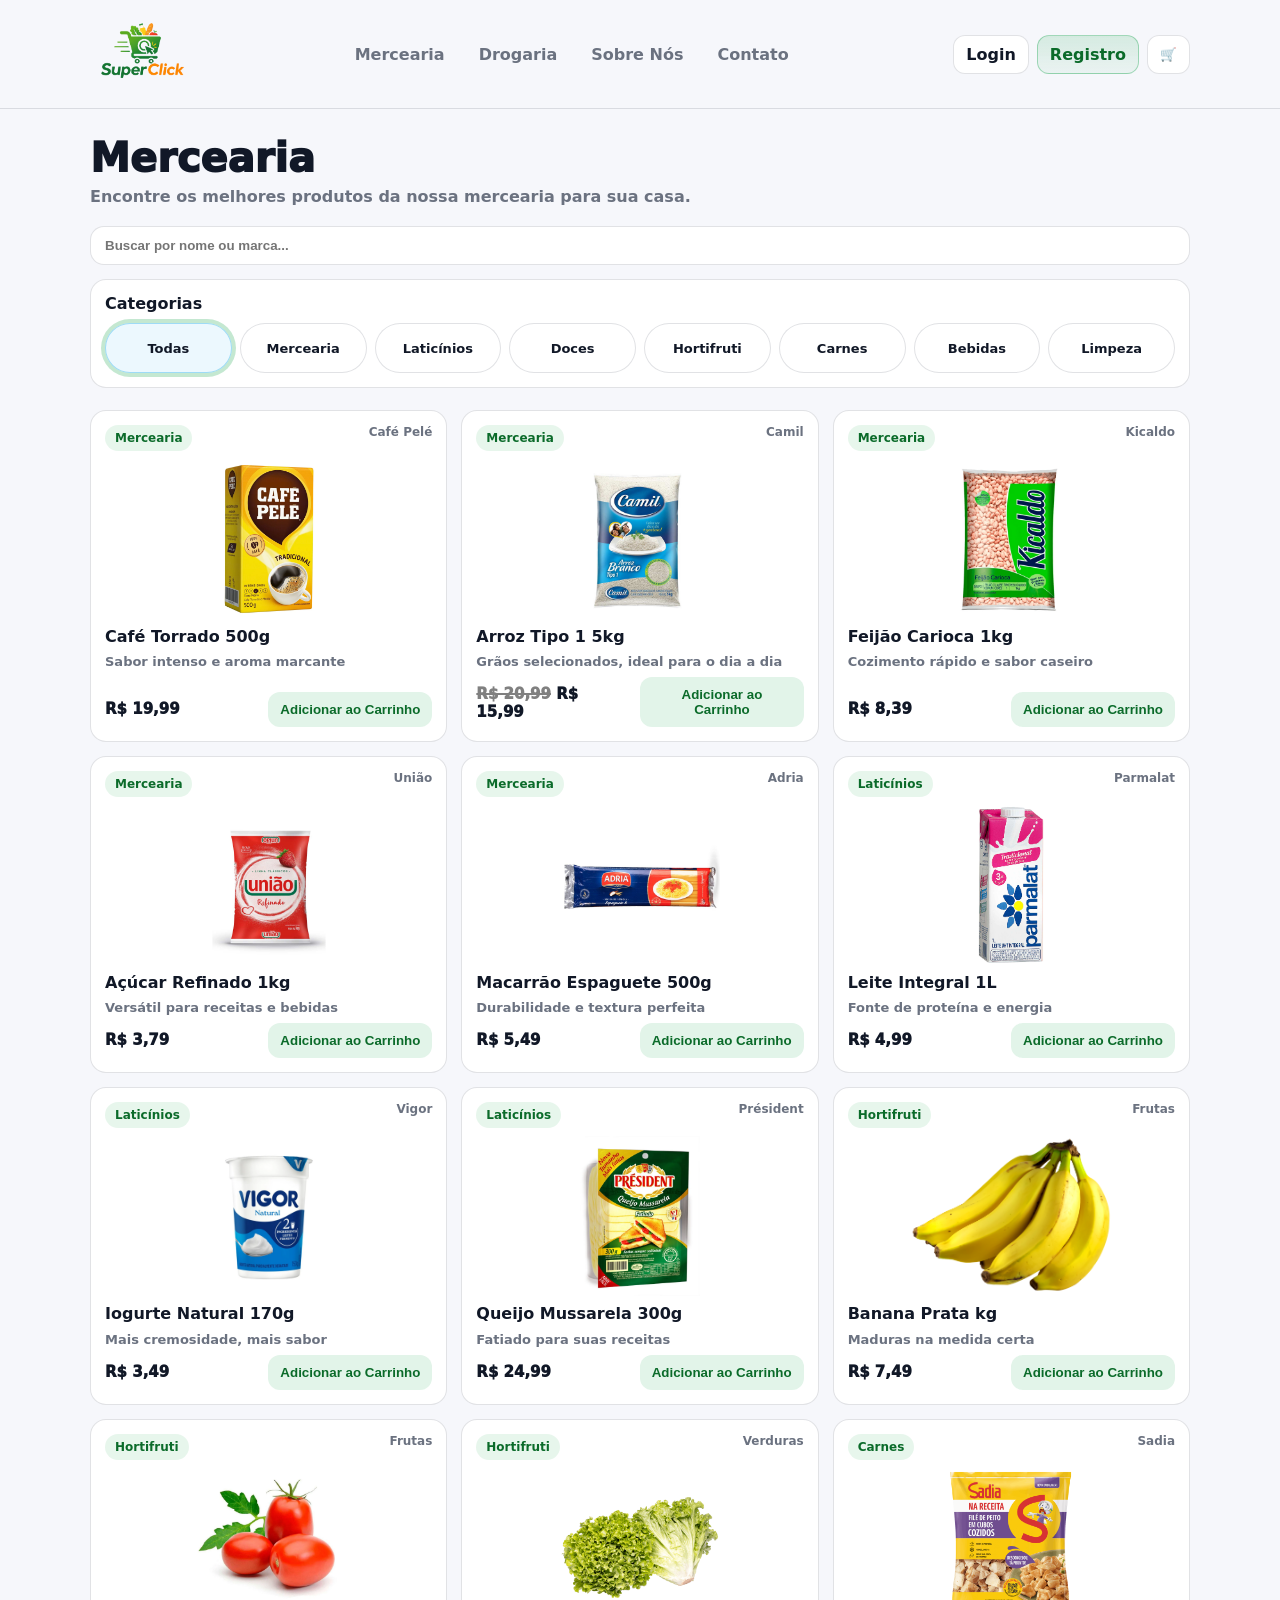
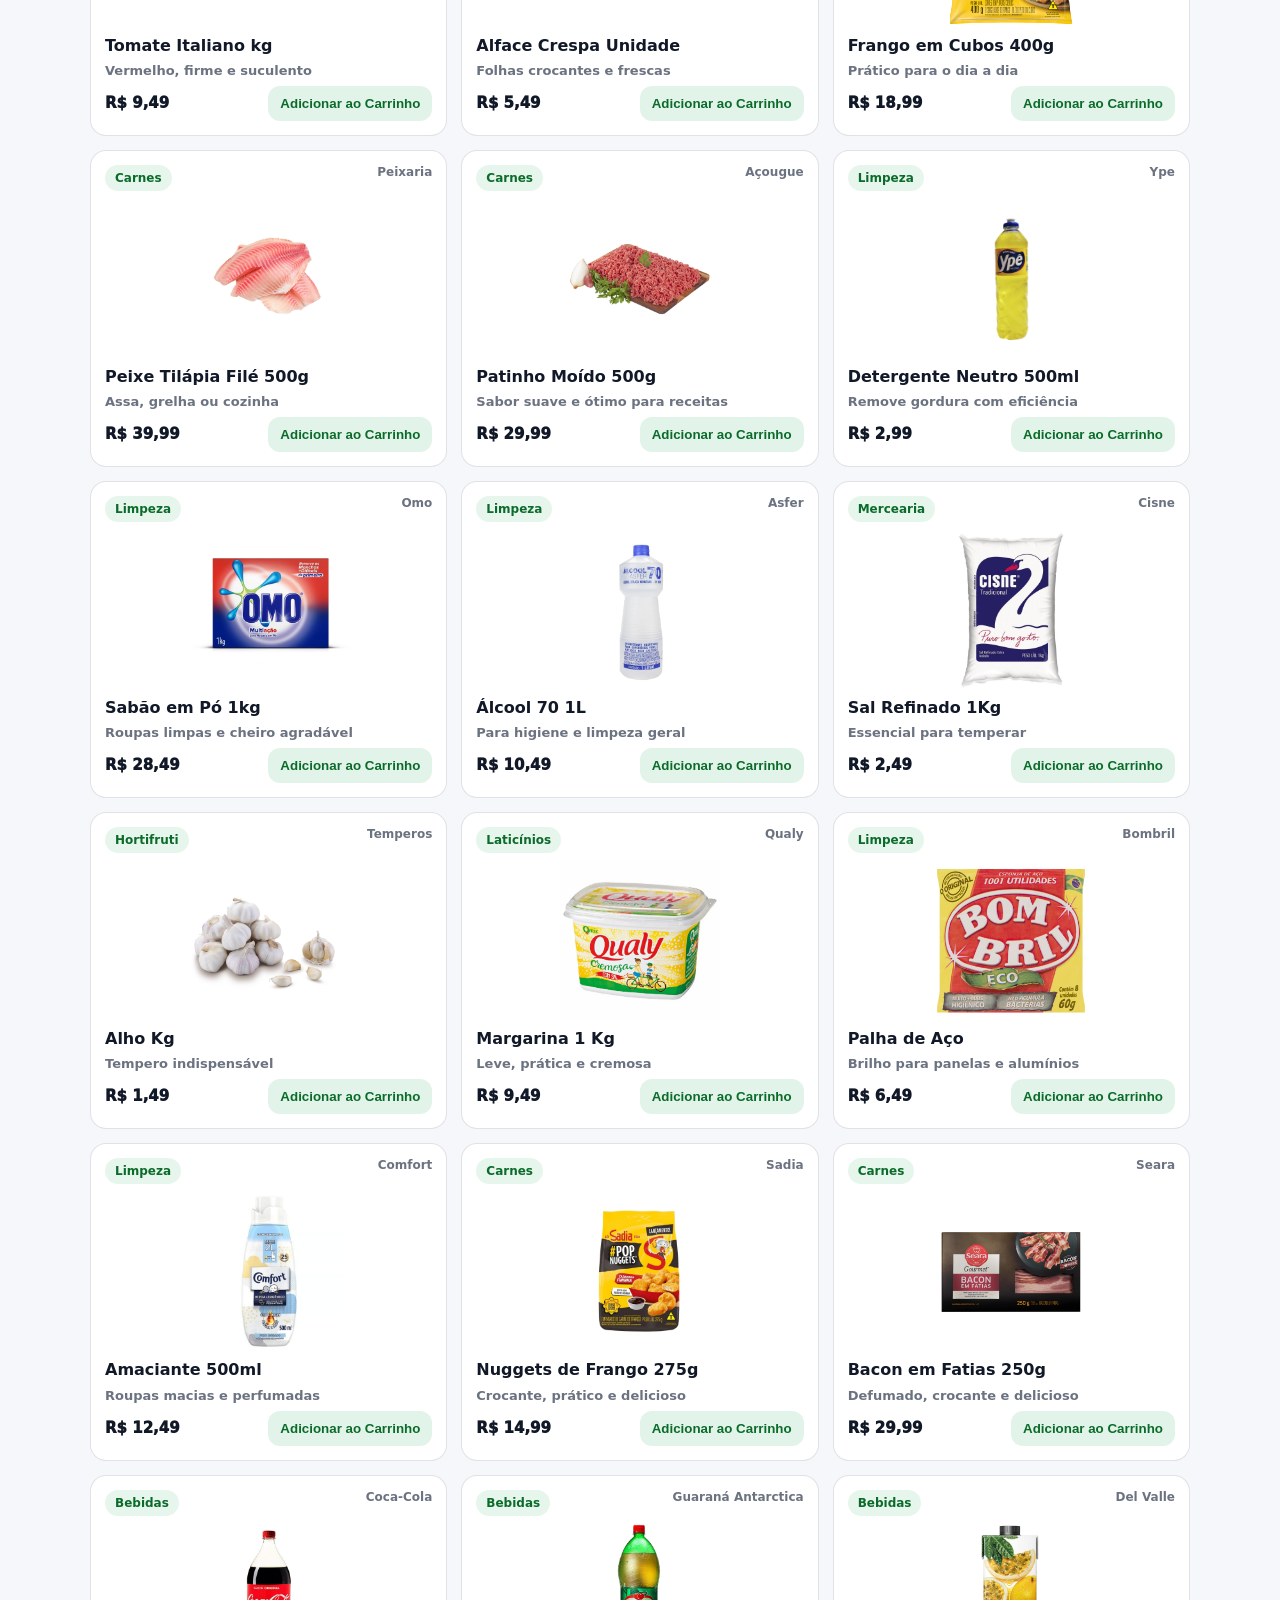
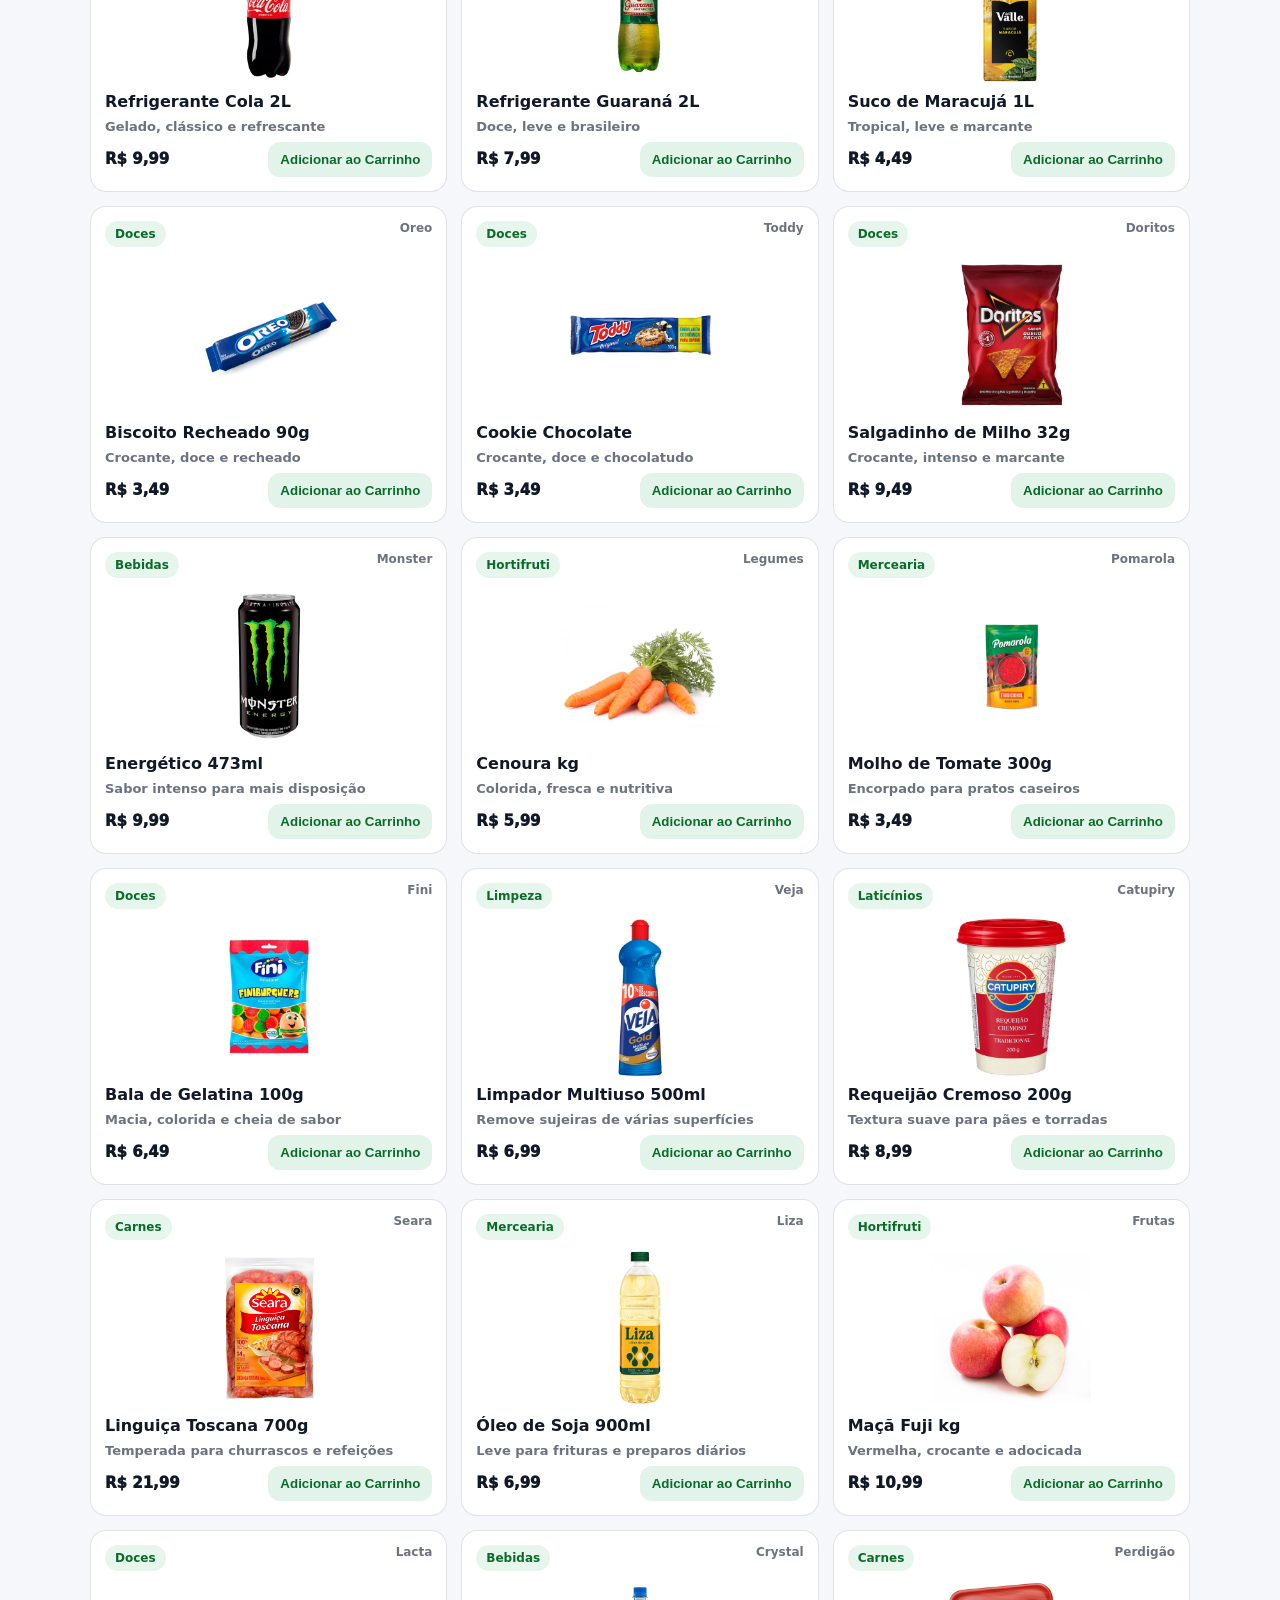
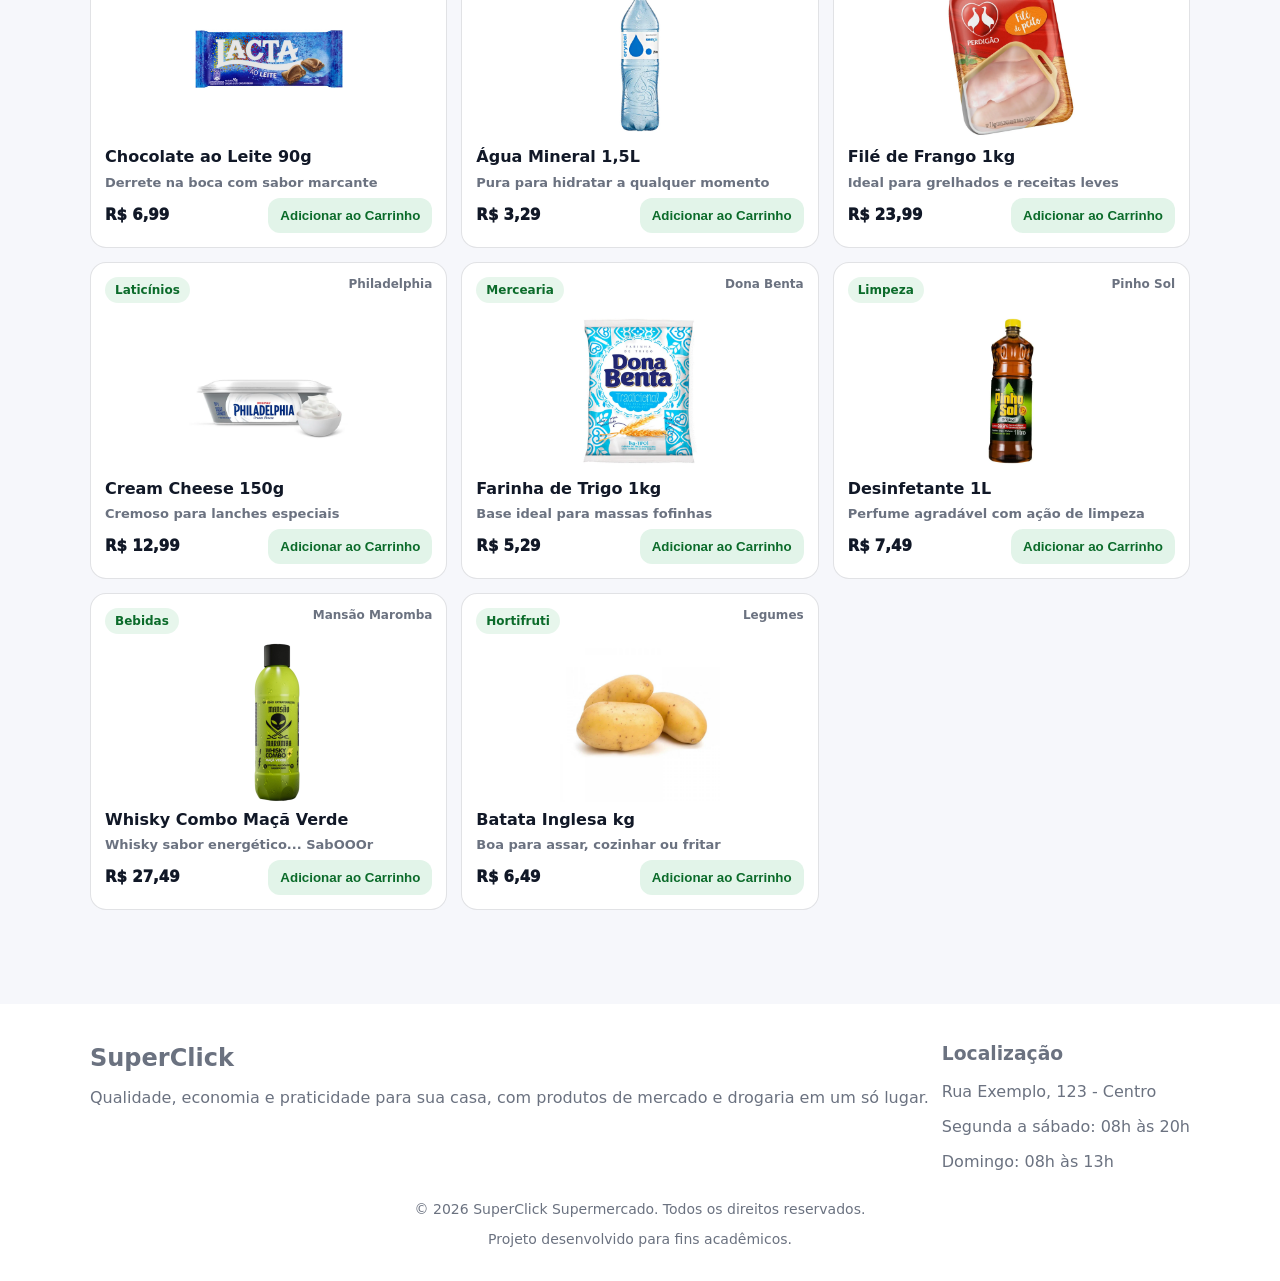
==== commit 1132273a: "melhorias" ====
--- a/index.html
+++ b/index.html
@@ -13,6 +13,10 @@
   <header class="cabecalho">
     <div class="container cabecalho__interno">
       <img class="cabecalho__logo" src="imagens/lg.png" alt="Logo SuperClick" />
+      <button class="cabecalho__hamburguer" type="button" id="menu-hamburguer" aria-label="Abrir menu">
+        ☰
+      </button>
+
       <nav class="cabecalho__navegacao">
         <a class="cabecalho__link" href="index.html">Mercearia</a>
         <a class="cabecalho__link" href="drogaria.html">Drogaria</a>
@@ -23,17 +27,80 @@
       <div class="cabecalho__auth">
         <a class="botao botao--primario" href="login.html">Login</a>
         <a class="botao botao--secundario" href="registro.html">Registro</a>
+        <button class="botao" type="button" id="carrinho__abrir" aria-label="Abrir carrinho">🛒</button>
+      </div>
+
+      <!-- Menu mobile -->
+      <div class="menu-mobile__overlay" id="menu-mobile__overlay" aria-hidden="true">
+        <aside class="menu-mobile__painel" role="dialog" aria-modal="true" aria-label="Menu">
+          <div class="menu-mobile__cabecalho">
+            <h2 class="menu-mobile__titulo">Menu</h2>
+            <button type="button" class="menu-mobile__botao-fechar" id="menu-mobile__fechar" aria-label="Fechar menu">
+              ✕
+            </button>
+          </div>
+
+          <nav class="menu-mobile__links" aria-label="Links do menu">
+            <a class="menu-mobile__link" href="login.html">Login</a>
+            <a class="menu-mobile__link" href="registro.html">Registro</a>
+            <a class="menu-mobile__link" href="index.html">Mercearia</a>
+            <a class="menu-mobile__link" href="drogaria.html">Drogaria</a>
+            <a class="menu-mobile__link" href="contato.html">Contato</a>
+            <a class="menu-mobile__link" href="sobre.html">Sobre Nós</a>
+            <button type="button" class="menu-mobile__link menu-mobile__link--botao" id="menu-mobile__carrinho">
+              Carrinho 🛒
+            </button>
+          </nav>
+        </aside>
+      </div>
+
+    </div>
+  </header>
+
+  <main class="container">
+
+    <!-- Carrinho -->
+    <div class="carrinho__overlay" id="janela-carrinho" aria-hidden="true">
+      <div class="carrinho__painel" role="dialog" aria-modal="true" aria-label="Seu carrinho">
+        <div class="carrinho__cabecalho">
+          <h2 class="carrinho__titulo">Seu Carrinho</h2>
+          <button type="button" class="carrinho__botao-fechar" id="carrinho__fechar"
+            aria-label="Fechar carrinho">✕</button>
+        </div>
+
+        <div class="carrinho__corpo">
+          <p class="carrinho__vazio" id="carrinho__vazio">Seu carrinho está vazio.</p>
+          <ul class="carrinho__lista" id="lista-carrinho"></ul>
+        </div>
+
+        <div class="carrinho__rodape">
+          <div class="carrinho__total">
+            <span>Total</span>
+            <strong id="valor-total">R$ 0,00</strong>
+          </div>
+          <div class="carrinho__acoes">
+            <button type="button" class="carrinho__btn" onclick="limparCarrinho()">Limpar</button>
+            <button type="button" class="carrinho__btn carrinho__btn--primario"
+              onclick="finalizarCompra()">Finalizar</button>
+          </div>
+        </div>
       </div>
     </div>
-  </header>
-
-  <main class="container">
+
     <section id="ofertas" class="hero">
       <h1 id="titulo_ofertas" class="hero__titulo">Mercearia</h1>
       <p class="hero__subtitulo">
         Encontre os melhores produtos da nossa mercearia para sua casa.
       </p>
     </section>
+
+    <div class="cabecalho__busca" role="search">
+      <form class="cabecalho__busca-form" id="form-busca">
+        <label class="cabecalho__busca-label" for="cabecalho-busca">Buscar produto</label>
+        <input id="cabecalho-busca" class="cabecalho__busca-input" type="search"
+          placeholder="Buscar por nome ou marca..." autocomplete="off" />
+      </form>
+    </div>
 
     <section class="filtros">
       <div class="filtros__grade">
--- a/styles.css
+++ b/styles.css
@@ -111,6 +111,76 @@
   outline-offset: 2px;
 }
 
+.cabecalho__busca {
+  padding: 10px 0 6px;
+  width: 100%;
+}
+
+.cabecalho__busca-form {
+  display: flex;
+  align-items: center;
+  gap: 10px;
+}
+
+.cabecalho__busca-label {
+  position: absolute;
+  width: 1px;
+  height: 1px;
+  padding: 0;
+  margin: -1px;
+  overflow: hidden;
+  clip: rect(0, 0, 0, 0);
+  white-space: nowrap;
+  border: 0;
+}
+
+.cabecalho__busca-input {
+  flex: 1;
+  border: 1px solid var(--borda);
+  border-radius: 14px;
+  padding: 11px 14px;
+  background: rgba(255, 255, 255, 0.92);
+  font-weight: 800;
+  color: var(--texto);
+}
+
+.cabecalho__busca-input:focus {
+  outline: 3px solid var(--borda2);
+  outline-offset: 2px;
+}
+
+.cabecalho__busca-btn {
+  width: 42px;
+  height: 42px;
+  border-radius: 14px;
+  border: 1px solid var(--borda);
+  background: #fff;
+  cursor: pointer;
+  font-size: 16px;
+  font-weight: 1000;
+}
+
+.cabecalho__busca-btn:hover {
+  background: rgba(14, 165, 233, 0.08);
+}
+
+@media (max-width: 860px) {
+  .cabecalho__busca {
+    padding-left: 0;
+    padding-right: 0;
+  }
+}
+
+@media (max-width: 620px) {
+  .cabecalho__busca-form {
+    gap: 8px;
+  }
+  .cabecalho__busca-btn {
+    width: 40px;
+    height: 40px;
+  }
+}
+
 .hero {
   padding: 26px 0 10px;
 }
@@ -279,6 +349,225 @@
   color: white;
 }
 
+/* Carrinho */
+
+.carrinho__overlay {
+  position: fixed;
+  inset: 0;
+  z-index: 999;
+  display: flex;
+  justify-content: flex-end;
+  background: rgba(15, 23, 42, 0.4);
+  padding: 18px;
+
+  opacity: 0;
+  visibility: hidden;
+  pointer-events: none;
+
+  /* garante que mesmo via JS (style.display) mantenha o mesmo visual */
+  align-items: stretch;
+
+  transition:
+    opacity 220ms ease,
+    visibility 220ms ease;
+}
+
+.carrinho__overlay--aberto {
+  opacity: 1;
+  visibility: visible;
+  pointer-events: auto;
+}
+
+.carrinho__painel {
+  width: min(420px, 95vw);
+  background: #fff;
+  border: 1px solid var(--borda);
+  border-radius: 18px;
+  height: 100%;
+  display: flex;
+  flex-direction: column;
+  overflow: hidden;
+  box-shadow: 0 20px 60px rgba(0, 0, 0, 0.25);
+
+  transform: translateX(24px);
+  opacity: 0.98;
+
+  transition:
+    transform 260ms ease,
+    opacity 260ms ease;
+}
+
+.carrinho__overlay--aberto .carrinho__painel {
+  transform: translateX(0);
+  opacity: 1;
+}
+
+.carrinho__cabecalho {
+  display: flex;
+  align-items: center;
+  justify-content: space-between;
+  padding: 14px 16px;
+  border-bottom: 1px solid var(--borda);
+}
+
+.carrinho__titulo {
+  margin: 0;
+  font-size: 18px;
+  font-weight: 1000;
+}
+
+.carrinho__botao-fechar {
+  border: 1px solid var(--borda);
+  background: #fff;
+  border-radius: 12px;
+  padding: 6px 10px;
+  cursor: pointer;
+  font-weight: 900;
+}
+
+.carrinho__corpo {
+  padding: 12px 16px;
+  overflow: auto;
+  flex: 1;
+}
+
+.carrinho__vazio {
+  color: var(--texto2);
+  font-weight: 800;
+  padding: 14px 0;
+  text-align: center;
+}
+
+.carrinho__lista {
+  list-style: none;
+  padding: 0;
+  margin: 0;
+  display: flex;
+  flex-direction: column;
+  gap: 10px;
+}
+
+/* itens renderizados pelo JS usam <li> direto */
+.carrinho__lista > li {
+  border: 1px solid var(--borda);
+  border-radius: 14px;
+  padding: 10px 10px;
+  background: rgba(255, 255, 255, 0.9);
+}
+
+/* botões de + / - renderizados pelo JS */
+#lista-carrinho button {
+  border: 1px solid var(--borda);
+  background: #fff;
+  color: var(--texto);
+  border-radius: 12px;
+  width: 25px;
+  height: 25px;
+  cursor: pointer;
+  font-weight: 1000;
+}
+
+#lista-carrinho button:hover {
+  background: rgba(22, 163, 74, 0.12);
+  color: #0b6b2a;
+}
+
+.carrinho__item {
+  border: 1px solid var(--borda);
+  border-radius: 14px;
+  padding: 10px 10px;
+  display: flex;
+  justify-content: space-between;
+  gap: 10px;
+  align-items: center;
+}
+
+.carrinho__item_nome {
+  font-weight: 1000;
+  font-size: 14px;
+}
+
+.carrinho__item_marca {
+  color: var(--texto2);
+  font-weight: 900;
+  font-size: 12px;
+  margin-top: 2px;
+}
+
+.carrinho__item_preco {
+  color: var(--texto2);
+  font-weight: 900;
+  font-size: 12px;
+  margin-top: 2px;
+}
+
+.carrinho__item_ctrl {
+  display: flex;
+  flex-direction: column;
+  align-items: flex-end;
+  gap: 8px;
+}
+
+.carrinho__qty {
+  display: flex;
+  align-items: center;
+  gap: 8px;
+}
+
+.carrinho__qty_btn {
+  border: 1px solid var(--borda);
+  background: #fff;
+  border-radius: 12px;
+  width: 34px;
+  height: 34px;
+  cursor: pointer;
+  font-weight: 1000;
+}
+
+.carrinho__qty_val {
+  min-width: 24px;
+  text-align: center;
+  font-weight: 1000;
+}
+
+.carrinho__item_subtotal {
+  font-weight: 1000;
+}
+
+.carrinho__rodape {
+  border-top: 1px solid var(--borda);
+  padding: 14px 16px;
+}
+
+.carrinho__total {
+  display: flex;
+  justify-content: space-between;
+  align-items: center;
+  margin-bottom: 12px;
+}
+
+.carrinho__acoes {
+  display: flex;
+  gap: 10px;
+}
+
+.carrinho__btn {
+  flex: 1;
+  border: 1px solid var(--borda);
+  background: #fff;
+  color: var(--texto);
+  padding: 10px 12px;
+  border-radius: 14px;
+  cursor: pointer;
+  font-weight: 1000;
+}
+
+.carrinho__btn--primario {
+  border-color: rgba(22, 163, 74, 0.35);
+  background: rgba(22, 163, 74, 0.12);
+  color: #0b6b2a;
+}
+
 /* Footer */
 
 .rodape {
@@ -357,13 +646,15 @@
 }
 
 .contato__form {
-  width: 500px;
+  width: 100%;
+  max-width: 100%;
 }
 
 .contato__grid {
   display: grid;
   grid-template-columns: 1fr;
   gap: 12px;
+  width: 100%;
 }
 
 .contato__campo {
@@ -392,12 +683,14 @@
   display: flex;
   justify-content: flex-end;
   margin-top: 6px;
+  flex-wrap: wrap;
 }
 
 /* Login / Registro */
 .auth__card {
   width: 50%;
-  margin: 0 auto;
+  margin: 50px auto;
+  max-width: 100%;
 }
 
 .auth__form {
@@ -410,6 +703,7 @@
   align-items: center;
   gap: 12px;
   margin-top: 6px;
+  flex-wrap: wrap;
 }
 
 .auth__acoes--registro {
@@ -466,16 +760,16 @@
     grid-template-columns: 1fr;
   }
 
-  .rodape{
+  .rodape {
     display: flex;
     flex-direction: column;
   }
 
-  .rodape__conteudo{
+  .rodape__conteudo {
     flex-direction: column;
   }
 
-  .rodape__coluna{
+  .rodape__coluna {
     text-align: center;
   }
 }
@@ -487,7 +781,121 @@
   }
 }
 
-@media (max-width: 620px) {
+/* Menu mobile (hambúrguer)*/
+
+.cabecalho__hamburguer {
+  display: none;
+  border: 1px solid var(--borda);
+  background: #fff;
+  border-radius: 12px;
+  padding: 9px 12px;
+  cursor: pointer;
+  font-size: 18px;
+  line-height: 1;
+  font-weight: 1000;
+}
+
+.menu-mobile__overlay {
+  position: fixed;
+  inset: 0;
+  z-index: 2000;
+  background: rgba(15, 23, 42, 0.35);
+  opacity: 0;
+  visibility: hidden;
+  pointer-events: none;
+  transition:
+    opacity 220ms ease,
+    visibility 220ms ease;
+}
+
+.menu-mobile__painel {
+  z-index: 1;
+}
+
+.menu-mobile__overlay--aberto {
+  opacity: 1;
+  visibility: visible;
+  pointer-events: auto;
+}
+
+.menu-mobile__painel {
+  position: absolute;
+  top: 0;
+  left: 0;
+  height: 100%;
+  width: min(340px, 90vw);
+  background: #fff;
+  border-right: 1px solid var(--borda);
+  box-shadow: 20px 0 60px rgba(0, 0, 0, 0.25);
+  transform: translateX(-22px);
+  transition: transform 260ms ease;
+  display: flex;
+  flex-direction: column;
+}
+
+.menu-mobile__overlay--aberto .menu-mobile__painel {
+  transform: translateX(0);
+}
+
+.menu-mobile__cabecalho {
+  display: flex;
+  align-items: center;
+  justify-content: space-between;
+  padding: 14px 16px;
+  border-bottom: 1px solid var(--borda);
+}
+
+.menu-mobile__titulo {
+  margin: 0;
+  font-size: 16px;
+  font-weight: 1000;
+}
+
+.menu-mobile__botao-fechar {
+  border: 1px solid var(--borda);
+  background: #fff;
+  border-radius: 12px;
+  padding: 6px 10px;
+  cursor: pointer;
+  font-weight: 1000;
+}
+
+.menu-mobile__links {
+  padding: 12px 16px;
+  display: flex;
+  flex-direction: column;
+  gap: 10px;
+  z-index: 10;
+  background: #fff;
+}
+
+.menu-mobile__link {
+  text-decoration: none;
+  color: var(--texto);
+  font-weight: 1000;
+  padding: 10px 12px;
+  border: 1px solid var(--borda);
+  border-radius: 14px;
+  background: #fff;
+}
+
+.menu-mobile__link:hover {
+  background: rgba(14, 165, 233, 0.08);
+}
+
+.menu-mobile__link--botao {
+  border-style: dashed;
+  cursor: pointer;
+}
+
+@media (max-width: 820px) {
+  .contato__campo input,
+  .contato__campo textarea,
+  .auth__form input {
+    width: 100%;
+    max-width: 100%;
+  }
+
   .lista__produtos {
     grid-template-columns: 1fr;
   }
@@ -500,7 +908,6 @@
     height: 70px;
   }
 
-  /* Categorias devem caber na tela (sem vazar) */
   .categorias {
     flex-wrap: wrap;
     justify-content: center;
@@ -512,23 +919,54 @@
     white-space: normal;
   }
 
-  /* Centralizar menu em telas pequenas */
+  .cabecalho__hamburguer {
+    display: inline-flex;
+    align-items: center;
+    justify-content: center;
+
+    position: fixed;
+    top: 12px;
+    left: 12px;
+  }
+
   .cabecalho__interno {
     justify-content: center;
   }
 
   .cabecalho__navegacao {
-    justify-content: center;
-    flex-wrap: wrap;
-    gap: 10px;
+    display: none;
   }
 
   .cabecalho__auth {
-    justify-content: center;
-    flex-wrap: wrap;
+    display: none;
   }
 
   .produto__imagem {
     height: 130px;
   }
 }
+
+@media (max-height: 600px) {
+  .carrinho__overlay {
+    padding: 8px;
+    align-items: stretch;
+  }
+
+  .carrinho__painel {
+    height: auto;
+    max-height: calc(100dvh - 16px);
+  }
+
+  .carrinho__corpo {
+    overflow: auto;
+    min-height: 0; 
+  }
+
+  .carrinho__rodape {
+    flex-shrink: 0;
+    position: sticky;
+    bottom: 0;
+    background: #fff;
+    z-index: 1;
+  }
+}
